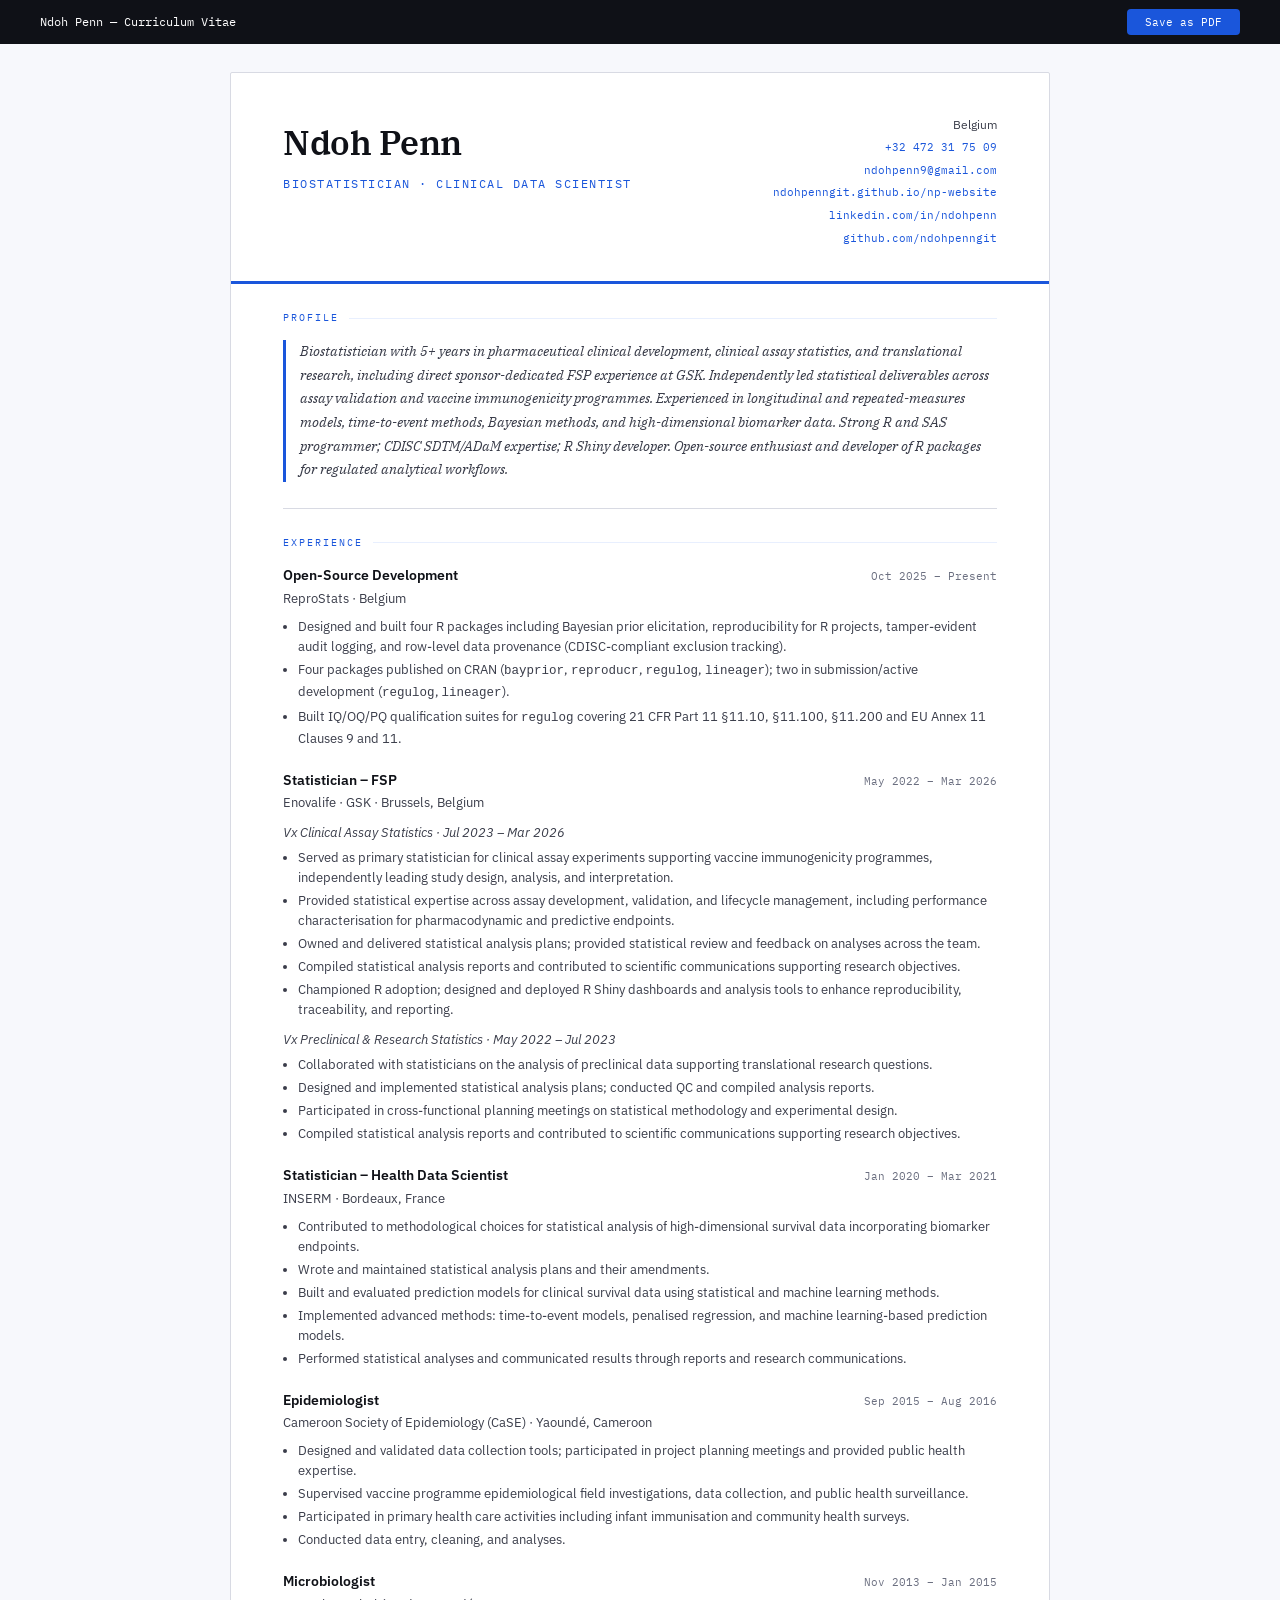
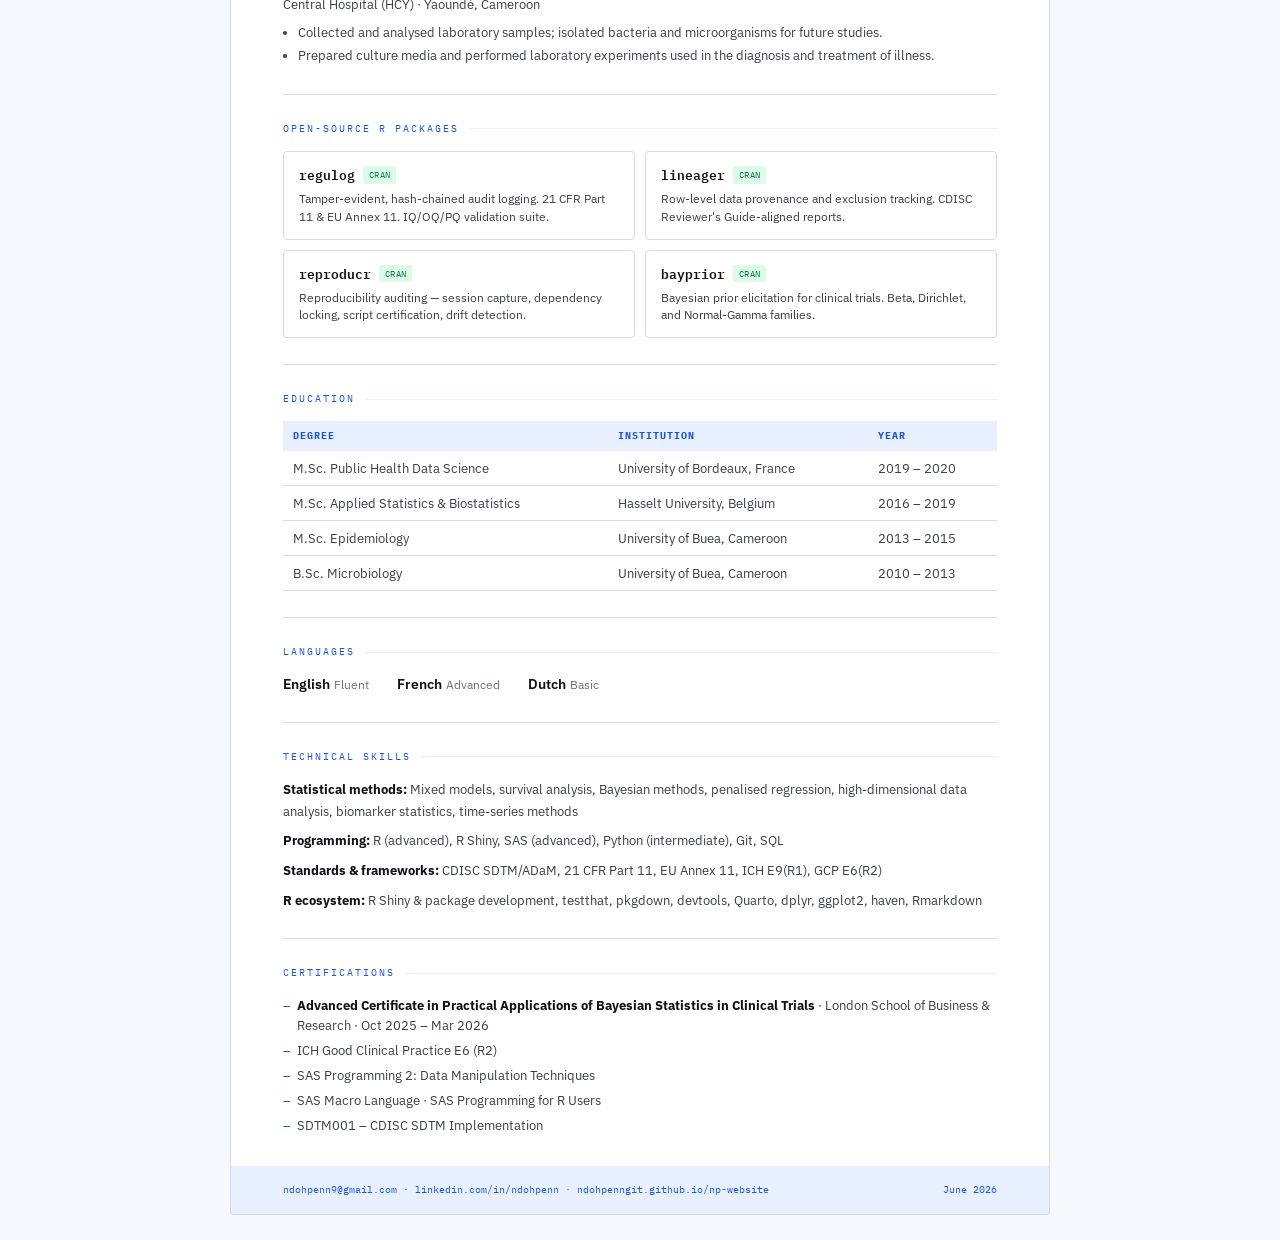
==== cv-ndoh-penn.html @ be04adbb "chore: update cran documentation" ====
<!DOCTYPE html>
<html lang="en">
<head>
<meta charset="UTF-8"/>
<meta name="viewport" content="width=device-width, initial-scale=1.0"/>
<title>Ndoh Penn — CV</title>
<link rel="preconnect" href="https://fonts.googleapis.com"/>
<link href="https://fonts.googleapis.com/css2?family=IBM+Plex+Mono:wght@400;600&family=IBM+Plex+Sans:wght@300;400;500;600&family=IBM+Plex+Serif:ital,wght@0,400;0,600;1,400&display=swap" rel="stylesheet"/>
<style>
  *, *::before, *::after { box-sizing: border-box; margin: 0; padding: 0; }
  :root {
    --accent:   #1a56db;
    --acc-lt:   #e8effe;
    --green:    #0e7a4f;
    --green-lt: #dcfce7;
    --ink:      #0f1117;
    --ink-mid:  #3a3d4a;
    --ink-soft: #6b6f80;
    --rule:     #d8dae3;
    --bg:       #f7f8fc;
    --mono: 'IBM Plex Mono', monospace;
    --sans: 'IBM Plex Sans', sans-serif;
    --serif: 'IBM Plex Serif', serif;
  }
  body { font-family: var(--sans); background: var(--bg); color: var(--ink); font-size: 13.5px; line-height: 1.6; }

  /* Print bar */
  .print-bar {
    background: var(--ink); color: #fff;
    padding: 9px 40px;
    display: flex; align-items: center; justify-content: space-between;
    font-family: var(--mono); font-size: 11.5px;
  }
  .print-bar button {
    background: var(--accent); color: #fff; border: none;
    padding: 6px 18px; border-radius: 4px;
    font-family: var(--mono); font-size: 11px; cursor: pointer;
  }
  .print-bar button:hover { background: #1040a8; }

  /* Page */
  .page {
    max-width: 820px; margin: 28px auto;
    background: #fff; border: 1px solid var(--rule);
    border-radius: 2px; overflow: hidden;
  }

  /* Header */
  .cv-header {
    padding: 42px 52px 34px;
    border-bottom: 3px solid var(--accent);
    display: grid; grid-template-columns: 1fr auto; gap: 24px; align-items: start;
  }
  .cv-name { font-family: var(--serif); font-size: 34px; font-weight: 600; letter-spacing: -0.5px; }
  .cv-title {
    font-family: var(--mono); font-size: 11.5px; color: var(--accent);
    letter-spacing: 1.5px; text-transform: uppercase; margin-top: 6px;
  }
  .cv-meta { display: flex; flex-direction: column; gap: 5px; align-items: flex-end; font-size: 12px; color: var(--ink-mid); }
  .cv-meta a { color: var(--accent); text-decoration: none; font-family: var(--mono); font-size: 11px; }

  /* Body */
  .cv-body { padding: 0 52px; }

  /* Section */
  .section { padding: 26px 0; border-bottom: 1px solid var(--rule); }
  .section:last-child { border-bottom: none; }
  .sec-label {
    font-family: var(--mono); font-size: 10px; letter-spacing: 2px;
    text-transform: uppercase; color: var(--accent);
    margin-bottom: 14px;
    display: flex; align-items: center; gap: 10px;
  }
  .sec-label::after { content: ''; flex: 1; height: 1px; background: var(--acc-lt); }

  /* Profile */
  .profile {
    font-family: var(--serif); font-style: italic;
    font-size: 13.5px; color: var(--ink-mid); line-height: 1.75;
    border-left: 3px solid var(--accent); padding-left: 14px;
  }

  /* Entry */
  .entry { margin-bottom: 22px; }
  .entry:last-child { margin-bottom: 0; }
  .entry-top { display: grid; grid-template-columns: 1fr auto; gap: 8px; align-items: baseline; margin-bottom: 1px; }
  .entry-role { font-weight: 600; font-size: 13.5px; }
  .entry-dates { font-family: var(--mono); font-size: 10.5px; color: var(--ink-soft); white-space: nowrap; }
  .entry-org { font-size: 12.5px; color: var(--ink-mid); margin-bottom: 8px; }
  .entry-sub { font-style: italic; font-size: 12.5px; color: var(--ink-mid); margin: 10px 0 5px; }
  .entry ul { padding-left: 15px; }
  .entry li { font-size: 12.5px; color: var(--ink-mid); margin-bottom: 3px; line-height: 1.6; }

  /* Packages grid */
  .pkg-grid { display: grid; grid-template-columns: 1fr 1fr; gap: 10px; }
  .pkg-card {
    border: 1px solid var(--rule); border-radius: 4px;
    padding: 13px 15px; text-decoration: none; color: inherit; display: block;
  }
  .pkg-header { display: flex; align-items: center; gap: 8px; margin-bottom: 5px; }
  .pkg-name { font-family: var(--mono); font-weight: 600; font-size: 12.5px; color: var(--ink); }
  .pkg-badge {
    font-family: var(--mono); font-size: 8.5px; text-transform: uppercase;
    letter-spacing: 0.3px; padding: 2px 6px; border-radius: 2px;
  }
  .badge-cran    { background: var(--green-lt); color: var(--green); }
  .badge-pending { background: #fef9c3; color: #854d0e; }
  .badge-dev     { background: var(--acc-lt); color: var(--accent); }
  .pkg-desc { font-size: 11.5px; color: var(--ink-mid); line-height: 1.55; margin: 0; }

  /* Table */
  table { width: 100%; border-collapse: collapse; font-size: 12.5px; }
  thead tr { background: var(--acc-lt); }
  th { font-family: var(--mono); font-size: 10px; letter-spacing: 1px; text-transform: uppercase;
       color: var(--accent); padding: 7px 10px; text-align: left; }
  td { padding: 7px 10px; color: var(--ink-mid); border-bottom: 1px solid var(--rule); }

  /* Lists */
  .plain-list { list-style: none; padding: 0; }
  .plain-list li { font-size: 12.5px; color: var(--ink-mid); margin-bottom: 5px; padding-left: 14px; position: relative; }
  .plain-list li::before { content: '–'; position: absolute; left: 0; color: var(--accent); }
  .plain-list li strong { color: var(--ink); }

  /* Skills */
  .skills-block { font-size: 12.5px; color: var(--ink-mid); line-height: 1.75; }
  .skills-block strong { color: var(--ink); }

  /* Languages */
  .lang-row { display: flex; gap: 28px; flex-wrap: wrap; }
  .lang-item strong { color: var(--ink); font-weight: 600; }
  .lang-item span { color: var(--ink-soft); margin-left: 4px; font-size: 12px; }

  /* Footer */
  .cv-footer {
    padding: 16px 52px; background: var(--acc-lt);
    font-family: var(--mono); font-size: 10px; color: var(--accent);
    display: flex; justify-content: space-between; align-items: center;
  }

  /* Print */
  @page { margin: 1.2cm 1.4cm; size: A4; }
  @media print {
    .print-bar { display: none; }
    body { background: #fff; font-size: 10.5px; }
    .page { max-width: 100%; margin: 0; border: none; box-shadow: none; }
    .cv-header, .cv-body { padding-left: 32px; padding-right: 32px; }
    .cv-header { padding-top: 18px; padding-bottom: 16px; }
    .cv-name { font-size: 28px; }
    .cv-title { white-space: nowrap; letter-spacing: 0.8px; font-size: 10.5px; }
    .profile { font-size: 11.5px; }
    .section { padding: 12px 0; }
    .entry { page-break-inside: avoid; margin-bottom: 14px; }
    .entry-role { font-size: 11.5px; }
    .entry li, .entry-org, .entry-sub, .plain-list li, .pkg-desc, td { font-size: 11px; }
    .pkg-grid { page-break-inside: avoid; grid-template-columns: 1fr 1fr; }
    .pkg-card { padding: 9px 11px; }
    .skills-block { font-size: 11px; }
    .plain-list { page-break-inside: avoid; }
    .sec-label { margin-bottom: 10px; }
    a { color: inherit; text-decoration: none; }
    .cv-footer { padding: 10px 32px; font-size: 9px; white-space: nowrap; }
  }
</style>
</head>
<body>

<div class="print-bar">
  <span>Ndoh Penn — Curriculum Vitae</span>
  <button onclick="window.print()">Save as PDF</button>
</div>

<div class="page">

  <div class="cv-header">
    <div>
      <div class="cv-name">Ndoh Penn</div>
      <div class="cv-title">Biostatistician · Clinical Data Scientist</div>
    </div>
    <div class="cv-meta">
      <span>Belgium</span>
      <a href="tel:+32472317509">+32 472 31 75 09</a>
      <a href="mailto:ndohpenn9@gmail.com">ndohpenn9@gmail.com</a>
      <a href="https://ndohpenngit.github.io/np-website/">ndohpenngit.github.io/np-website</a>
      <a href="https://linkedin.com/in/ndohpenn">linkedin.com/in/ndohpenn</a>
      <a href="https://github.com/ndohpenngit">github.com/ndohpenngit</a>
    </div>
  </div>

  <div class="cv-body">

    <!-- Profile -->
    <div class="section">
      <div class="sec-label">Profile</div>
      <p class="profile">
        Biostatistician with 5+ years in pharmaceutical clinical development, clinical assay statistics,
        and translational research, including direct sponsor-dedicated FSP experience at GSK. Independently
        led statistical deliverables across assay validation and vaccine immunogenicity programmes.
        Experienced in longitudinal and repeated-measures models, time-to-event methods, Bayesian methods,
        and high-dimensional biomarker data. Strong R and SAS programmer; CDISC SDTM/ADaM expertise;
        R Shiny developer. Open-source enthusiast and developer of R packages for regulated analytical workflows.
      </p>
    </div>

    <!-- Experience -->
    <div class="section">
      <div class="sec-label">Experience</div>

      <div class="entry">
        <div class="entry-top">
          <div class="entry-role">Open-Source Development</div>
          <div class="entry-dates">Oct 2025 – Present</div>
        </div>
        <div class="entry-org">ReproStats · Belgium</div>
        <ul>
          <li>Designed and built four R packages including Bayesian prior elicitation, reproducibility for R projects, tamper-evident audit logging, and row-level data provenance (CDISC-compliant exclusion tracking).</li>
          <li>Four packages published on CRAN (<code>bayprior</code>, <code>reproducr</code>, <code>regulog</code>, <code>lineager</code>); two in submission/active development (<code>regulog</code>, <code>lineager</code>).</li>
          <li>Built IQ/OQ/PQ qualification suites for <code>regulog</code> covering 21 CFR Part 11 §11.10, §11.100, §11.200 and EU Annex 11 Clauses 9 and 11.</li>
        </ul>
      </div>

      <div class="entry">
        <div class="entry-top">
          <div class="entry-role">Statistician – FSP</div>
          <div class="entry-dates">May 2022 – Mar 2026</div>
        </div>
        <div class="entry-org">Enovalife · GSK · Brussels, Belgium</div>
        <p class="entry-sub">Vx Clinical Assay Statistics · Jul 2023 – Mar 2026</p>
        <ul>
          <li>Served as primary statistician for clinical assay experiments supporting vaccine immunogenicity programmes, independently leading study design, analysis, and interpretation.</li>
          <li>Provided statistical expertise across assay development, validation, and lifecycle management, including performance characterisation for pharmacodynamic and predictive endpoints.</li>
          <li>Owned and delivered statistical analysis plans; provided statistical review and feedback on analyses across the team.</li>
          <li>Compiled statistical analysis reports and contributed to scientific communications supporting research objectives.
          </li>
          <li>Championed R adoption; designed and deployed R Shiny dashboards and analysis tools to enhance reproducibility, traceability, and reporting.</li>
        </ul>
        <p class="entry-sub">Vx Preclinical &amp; Research Statistics · May 2022 – Jul 2023</p>
        <ul>
          <li>Collaborated with statisticians on the analysis of preclinical data supporting translational research questions.</li>
          <li>Designed and implemented statistical analysis plans; conducted QC and compiled analysis reports.</li>
          <li>Participated in cross-functional planning meetings on statistical methodology and experimental design.</li>
          <li>Compiled statistical analysis reports and contributed to scientific communications supporting research objectives.</li>
        </ul>
      </div>

      <div class="entry">
        <div class="entry-top">
          <div class="entry-role">Statistician – Health Data Scientist</div>
          <div class="entry-dates">Jan 2020 – Mar 2021</div>
        </div>
        <div class="entry-org">INSERM · Bordeaux, France</div>
        <ul>
          <li>Contributed to methodological choices for statistical analysis of high-dimensional survival data incorporating biomarker endpoints.</li>
          <li>Wrote and maintained statistical analysis plans and their amendments.</li>
          <li>Built and evaluated prediction models for clinical survival data using statistical and machine learning methods.</li>
          <li>Implemented advanced methods: time-to-event models, penalised regression, and machine learning-based prediction models.</li>
          <li>Performed statistical analyses and communicated results through reports and research communications.</li>
        </ul>
      </div>

      <div class="entry">
        <div class="entry-top">
          <div class="entry-role">Epidemiologist</div>
          <div class="entry-dates">Sep 2015 – Aug 2016</div>
        </div>
        <div class="entry-org">Cameroon Society of Epidemiology (CaSE) · Yaoundé, Cameroon</div>
        <ul>
          <li>Designed and validated data collection tools; participated in project planning meetings and provided public health expertise.</li>
          <li>Supervised vaccine programme epidemiological field investigations, data collection, and public health surveillance.</li>
          <li>Participated in primary health care activities including infant immunisation and community health surveys.</li>
          <li>Conducted data entry, cleaning, and analyses.</li>
        </ul>
      </div>

      <div class="entry">
        <div class="entry-top">
          <div class="entry-role">Microbiologist</div>
          <div class="entry-dates">Nov 2013 – Jan 2015</div>
        </div>
        <div class="entry-org">Central Hospital (HCY) · Yaoundé, Cameroon</div>
        <ul>
          <li>Collected and analysed laboratory samples; isolated bacteria and microorganisms for future studies.</li>
          <li>Prepared culture media and performed laboratory experiments used in the diagnosis and treatment of illness.</li>
        </ul>
      </div>
    </div>

    <!-- Packages -->
    <div class="section">
      <div class="sec-label">Open-Source R Packages</div>
      <div class="pkg-grid">
        <a class="pkg-card" href="https://reprostats.org/regulog/" target="_blank">
          <div class="pkg-header">
            <span class="pkg-name">regulog</span>
            <span class="pkg-badge badge-cran">CRAN</span>
          </div>
          <p class="pkg-desc">Tamper-evident, hash-chained audit logging. 21 CFR Part 11 &amp; EU Annex 11. IQ/OQ/PQ validation suite.</p>
        </a>
        <a class="pkg-card" href="https://reprostats.org/lineager/" target="_blank">
          <div class="pkg-header">
            <span class="pkg-name">lineager</span>
            <span class="pkg-badge badge-cran">CRAN</span>
          </div>
          <p class="pkg-desc">Row-level data provenance and exclusion tracking. CDISC Reviewer's Guide-aligned reports.</p>
        </a>
        <a class="pkg-card" href="https://cran.r-project.org/package=reproducr" target="_blank">
          <div class="pkg-header">
            <span class="pkg-name">reproducr</span>
            <span class="pkg-badge badge-cran">CRAN</span>
          </div>
          <p class="pkg-desc">Reproducibility auditing — session capture, dependency locking, script certification, drift detection.</p>
        </a>
        <a class="pkg-card" href="https://cran.r-project.org/package=bayprior" target="_blank">
          <div class="pkg-header">
            <span class="pkg-name">bayprior</span>
            <span class="pkg-badge badge-cran">CRAN</span>
          </div>
          <p class="pkg-desc">Bayesian prior elicitation for clinical trials. Beta, Dirichlet, and Normal-Gamma families.</p>
        </a>
      </div>
    </div>

    <!-- Education -->
    <div class="section">
      <div class="sec-label">Education</div>
      <table>
        <thead><tr><th>Degree</th><th>Institution</th><th>Year</th></tr></thead>
        <tbody>
          <tr><td>M.Sc. Public Health Data Science</td><td>University of Bordeaux, France</td><td>2019 – 2020</td></tr>
          <tr><td>M.Sc. Applied Statistics &amp; Biostatistics</td><td>Hasselt University, Belgium</td><td>2016 – 2019</td></tr>
          <tr><td>M.Sc. Epidemiology</td><td>University of Buea, Cameroon</td><td>2013 – 2015</td></tr>
          <tr><td>B.Sc. Microbiology</td><td>University of Buea, Cameroon</td><td>2010 – 2013</td></tr>
        </tbody>
      </table>
    </div>

    <!-- Languages -->
    <div class="section">
      <div class="sec-label">Languages</div>
      <div class="lang-row">
        <div class="lang-item"><strong>English</strong><span>Fluent</span></div>
        <div class="lang-item"><strong>French</strong><span>Advanced</span></div>
        <div class="lang-item"><strong>Dutch</strong><span>Basic</span></div>
      </div>
    </div>

    <!-- Technical Skills -->
    <div class="section">
      <div class="sec-label">Technical Skills</div>
      <div class="skills-block">
        <p><strong>Statistical methods:</strong> Mixed models, survival analysis, Bayesian methods, penalised regression, high-dimensional data analysis, biomarker statistics, time-series methods</p>
        <p style="margin-top:8px"><strong>Programming:</strong> R (advanced), R Shiny, SAS (advanced), Python (intermediate), Git, SQL</p>
        <p style="margin-top:8px"><strong>Standards &amp; frameworks:</strong> CDISC SDTM/ADaM, 21 CFR Part 11, EU Annex 11, ICH E9(R1), GCP E6(R2)</p>
        <p style="margin-top:8px"><strong>R ecosystem:</strong> R Shiny &amp; package development, testthat, pkgdown, devtools, Quarto, dplyr, ggplot2, haven, Rmarkdown</p>
      </div>
    </div>

    <!-- Certifications -->
    <div class="section">
      <div class="sec-label">Certifications</div>
      <ul class="plain-list">
        <li><strong>Advanced Certificate in Practical Applications of Bayesian Statistics in Clinical Trials</strong> · London School of Business &amp; Research · Oct 2025 – Mar 2026</li>
        <li>ICH Good Clinical Practice E6 (R2)</li>
        <li>SAS Programming 2: Data Manipulation Techniques</li>
        <li>SAS Macro Language · SAS Programming for R Users</li>
        <li>SDTM001 – CDISC SDTM Implementation</li>
      </ul>
    </div>

  </div><!-- /cv-body -->

  <div class="cv-footer">
    <span>ndohpenn9@gmail.com · linkedin.com/in/ndohpenn · ndohpenngit.github.io/np-website</span>
    <span>June 2026</span>
  </div>

</div><!-- /page -->
</body>
</html>
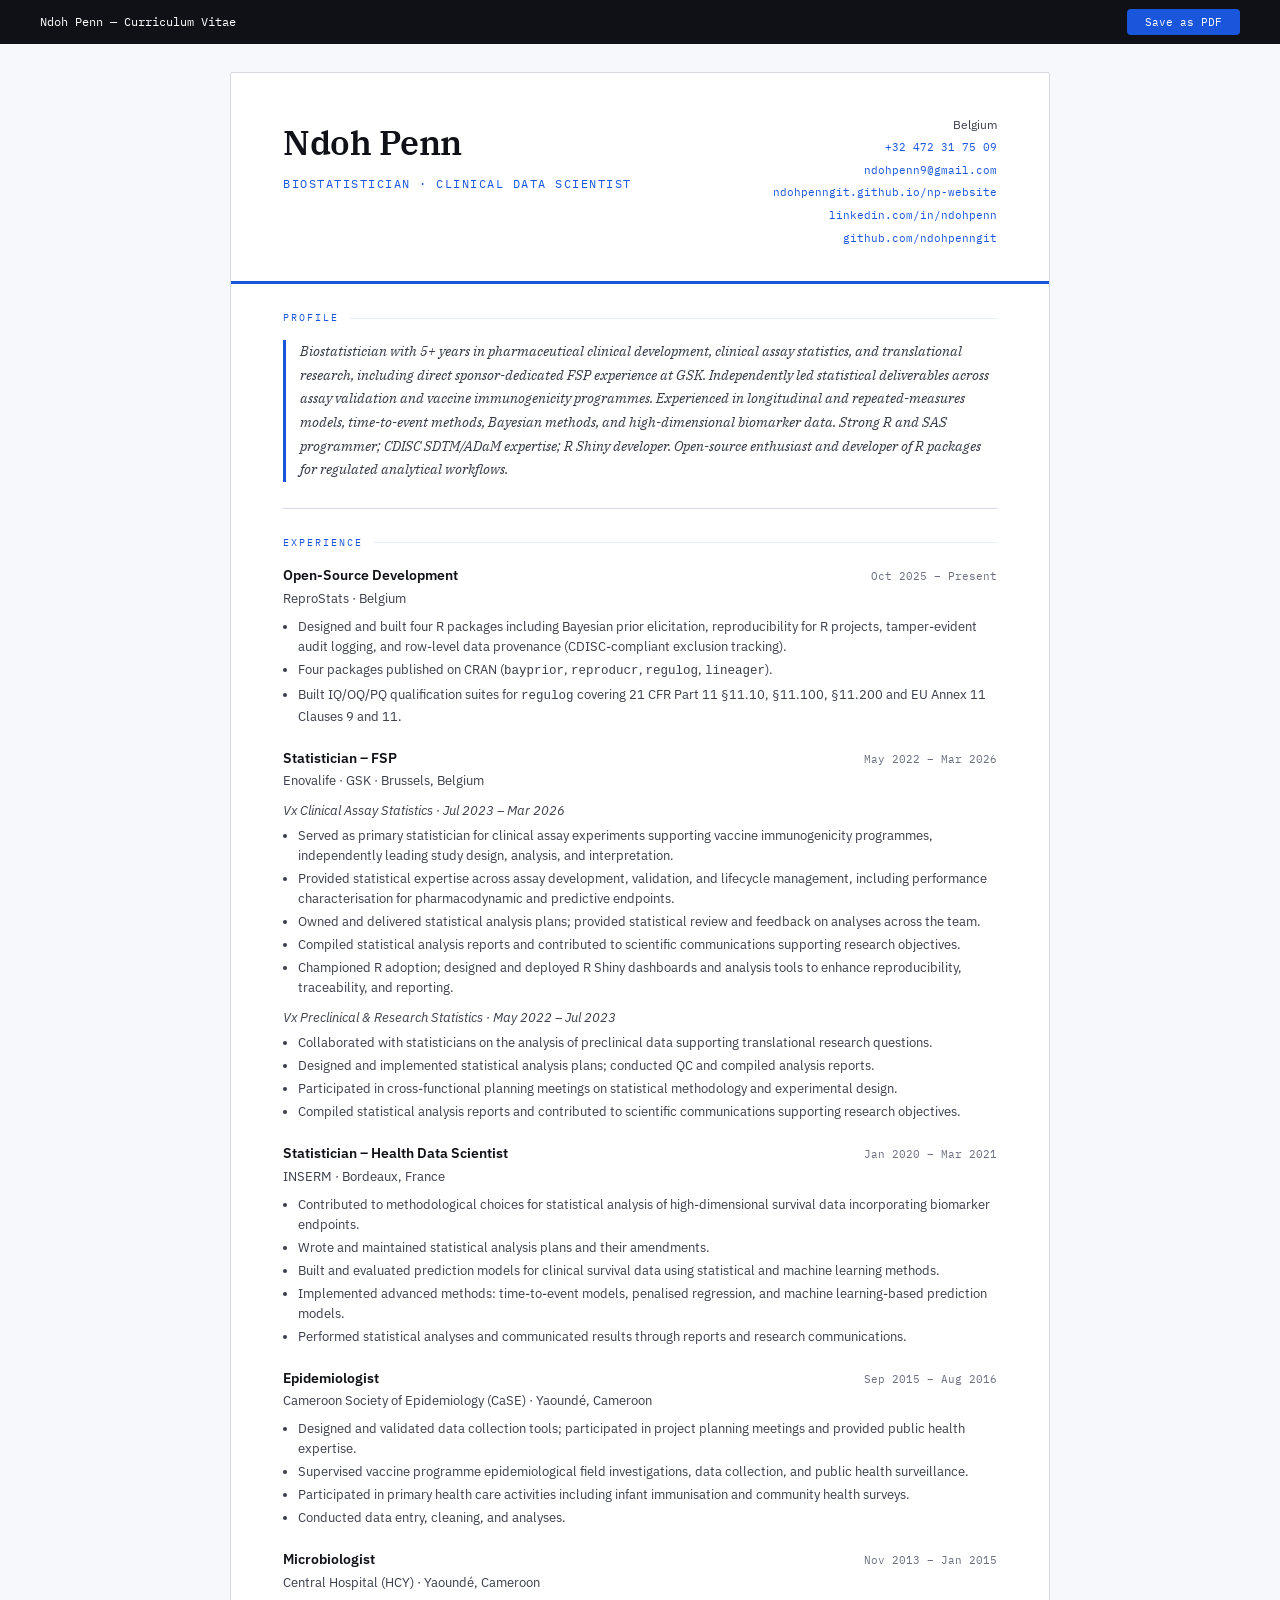
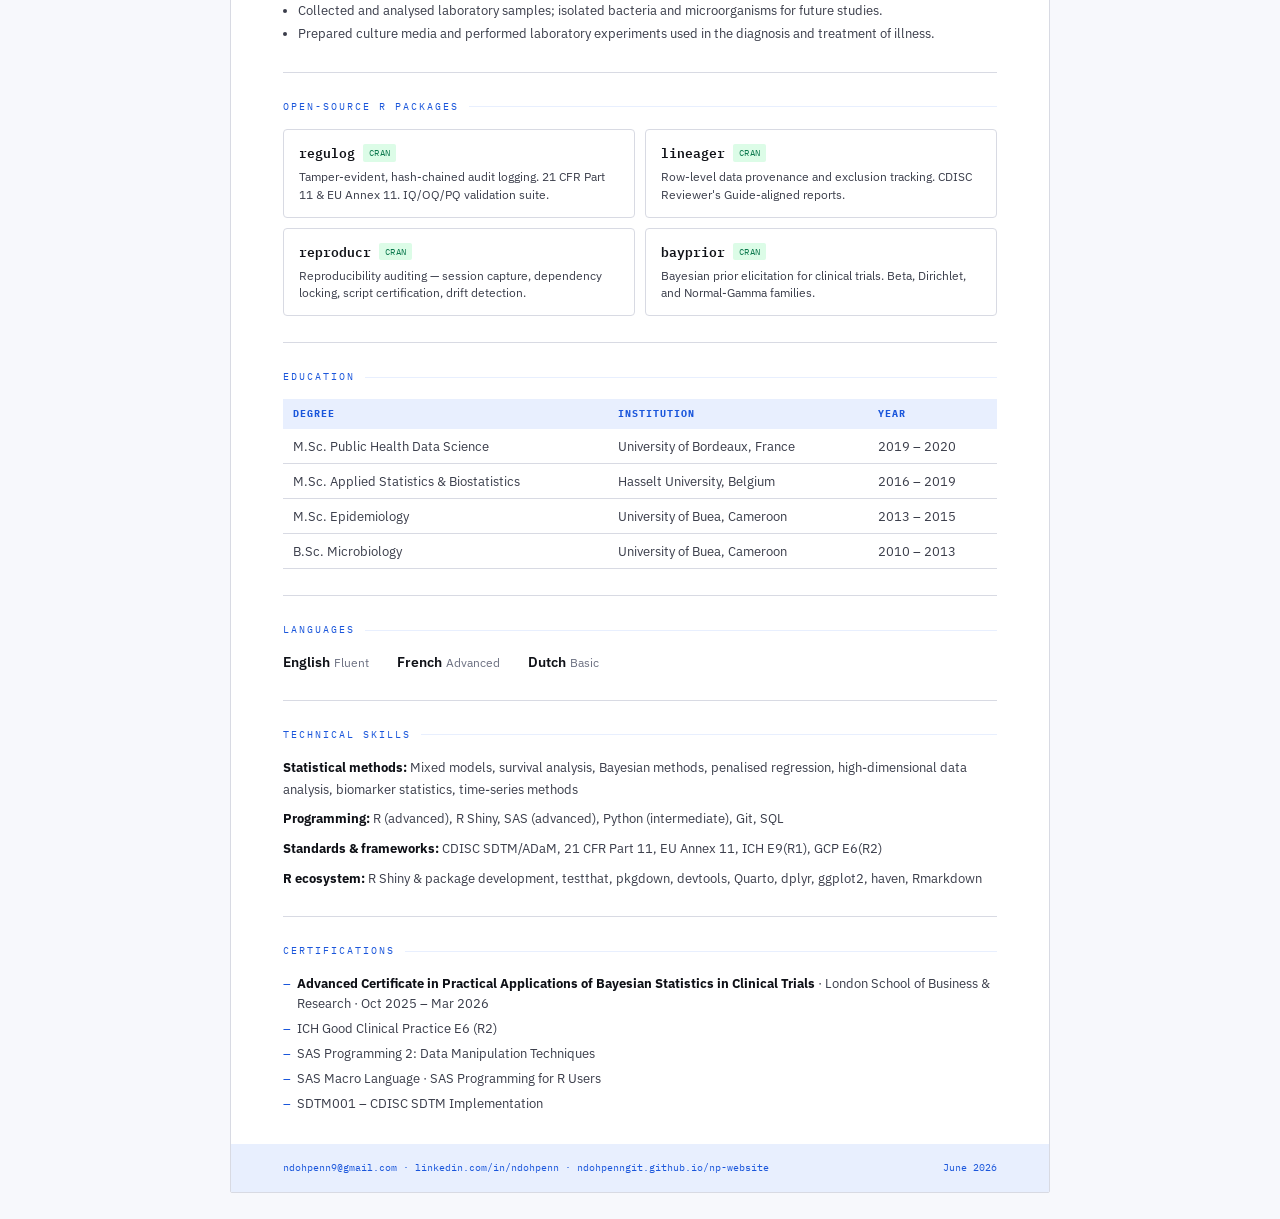
==== commit 89afeefa: "Update CRAN package publication status" ====
--- a/cv-ndoh-penn.html
+++ b/cv-ndoh-penn.html
@@ -213,7 +213,7 @@
         <div class="entry-org">ReproStats · Belgium</div>
         <ul>
           <li>Designed and built four R packages including Bayesian prior elicitation, reproducibility for R projects, tamper-evident audit logging, and row-level data provenance (CDISC-compliant exclusion tracking).</li>
-          <li>Four packages published on CRAN (<code>bayprior</code>, <code>reproducr</code>, <code>regulog</code>, <code>lineager</code>); two in submission/active development (<code>regulog</code>, <code>lineager</code>).</li>
+          <li>Four packages published on CRAN (<code>bayprior</code>, <code>reproducr</code>, <code>regulog</code>, <code>lineager</code>).</li>
           <li>Built IQ/OQ/PQ qualification suites for <code>regulog</code> covering 21 CFR Part 11 §11.10, §11.100, §11.200 and EU Annex 11 Clauses 9 and 11.</li>
         </ul>
       </div>
@@ -375,4 +375,4 @@
 
 </div><!-- /page -->
 </body>
-</html>+</html>
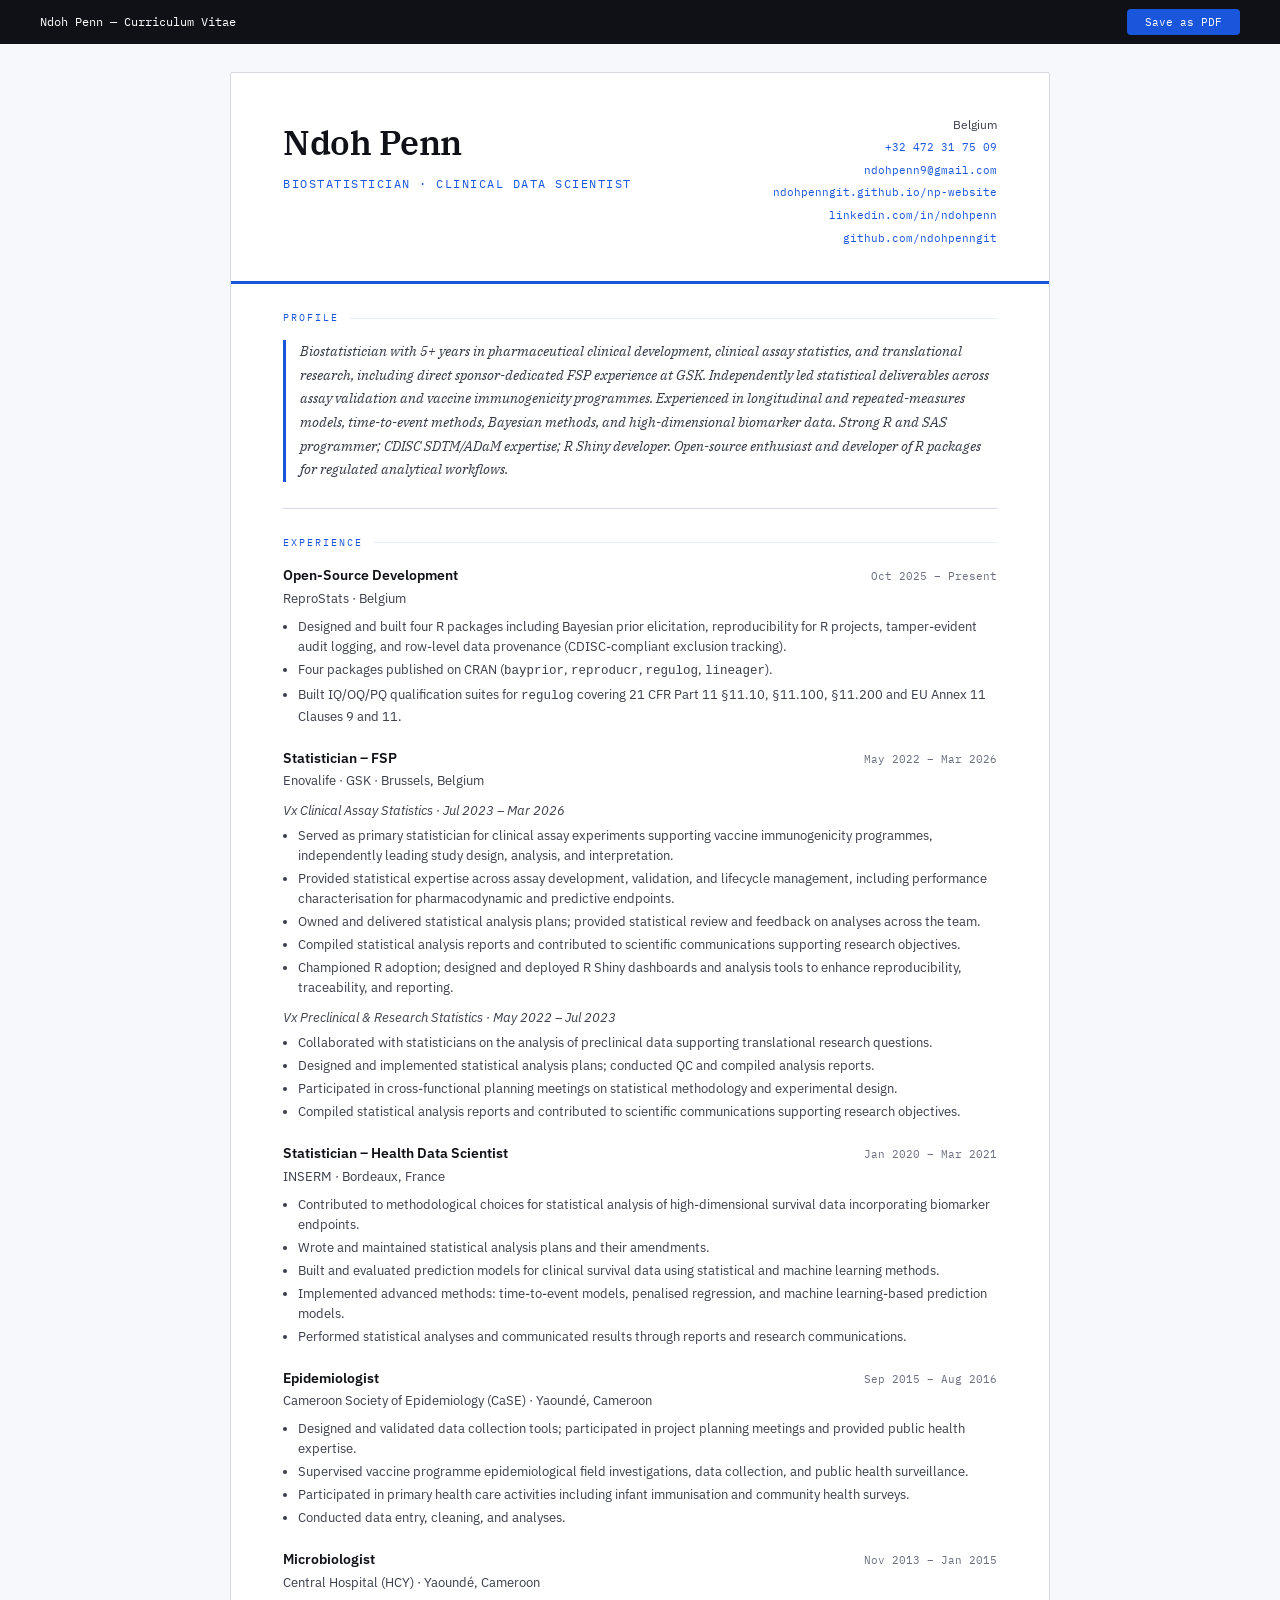
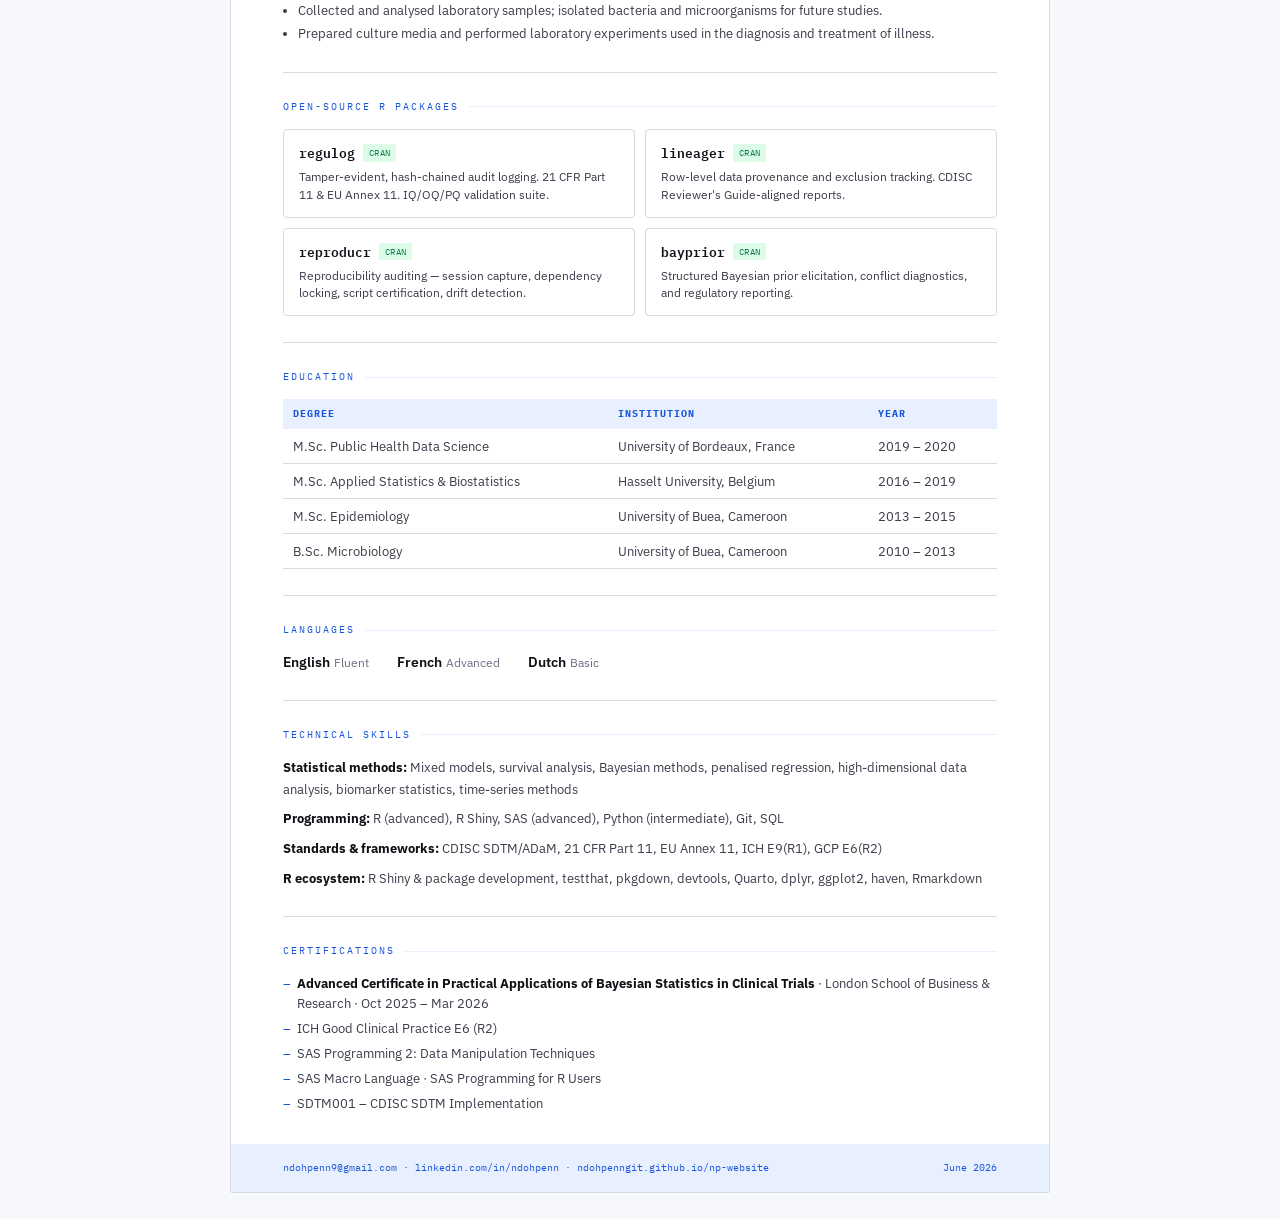
==== commit f9f908b1: "Update package description for bayprior" ====
--- a/cv-ndoh-penn.html
+++ b/cv-ndoh-penn.html
@@ -314,7 +314,7 @@
             <span class="pkg-name">bayprior</span>
             <span class="pkg-badge badge-cran">CRAN</span>
           </div>
-          <p class="pkg-desc">Bayesian prior elicitation for clinical trials. Beta, Dirichlet, and Normal-Gamma families.</p>
+          <p class="pkg-desc">Structured Bayesian prior elicitation, conflict diagnostics, and regulatory reporting.</p>
         </a>
       </div>
     </div>
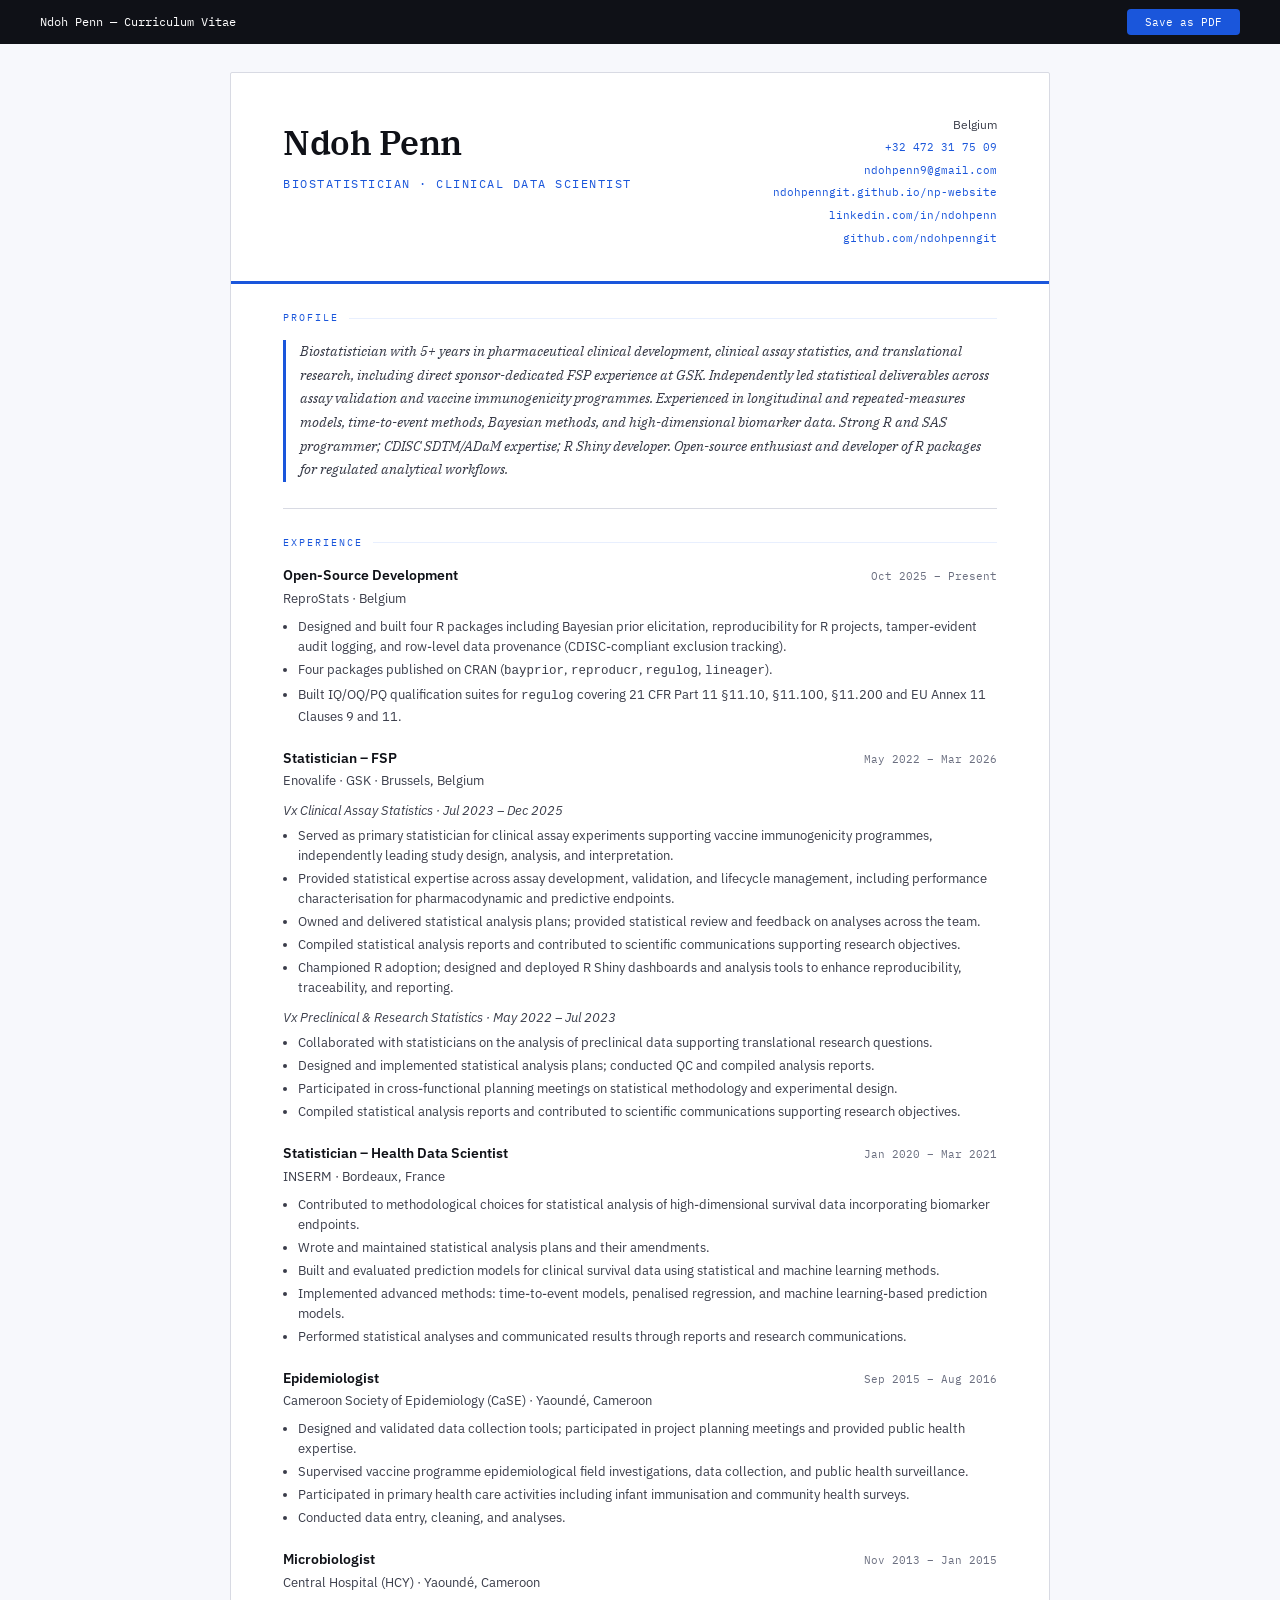
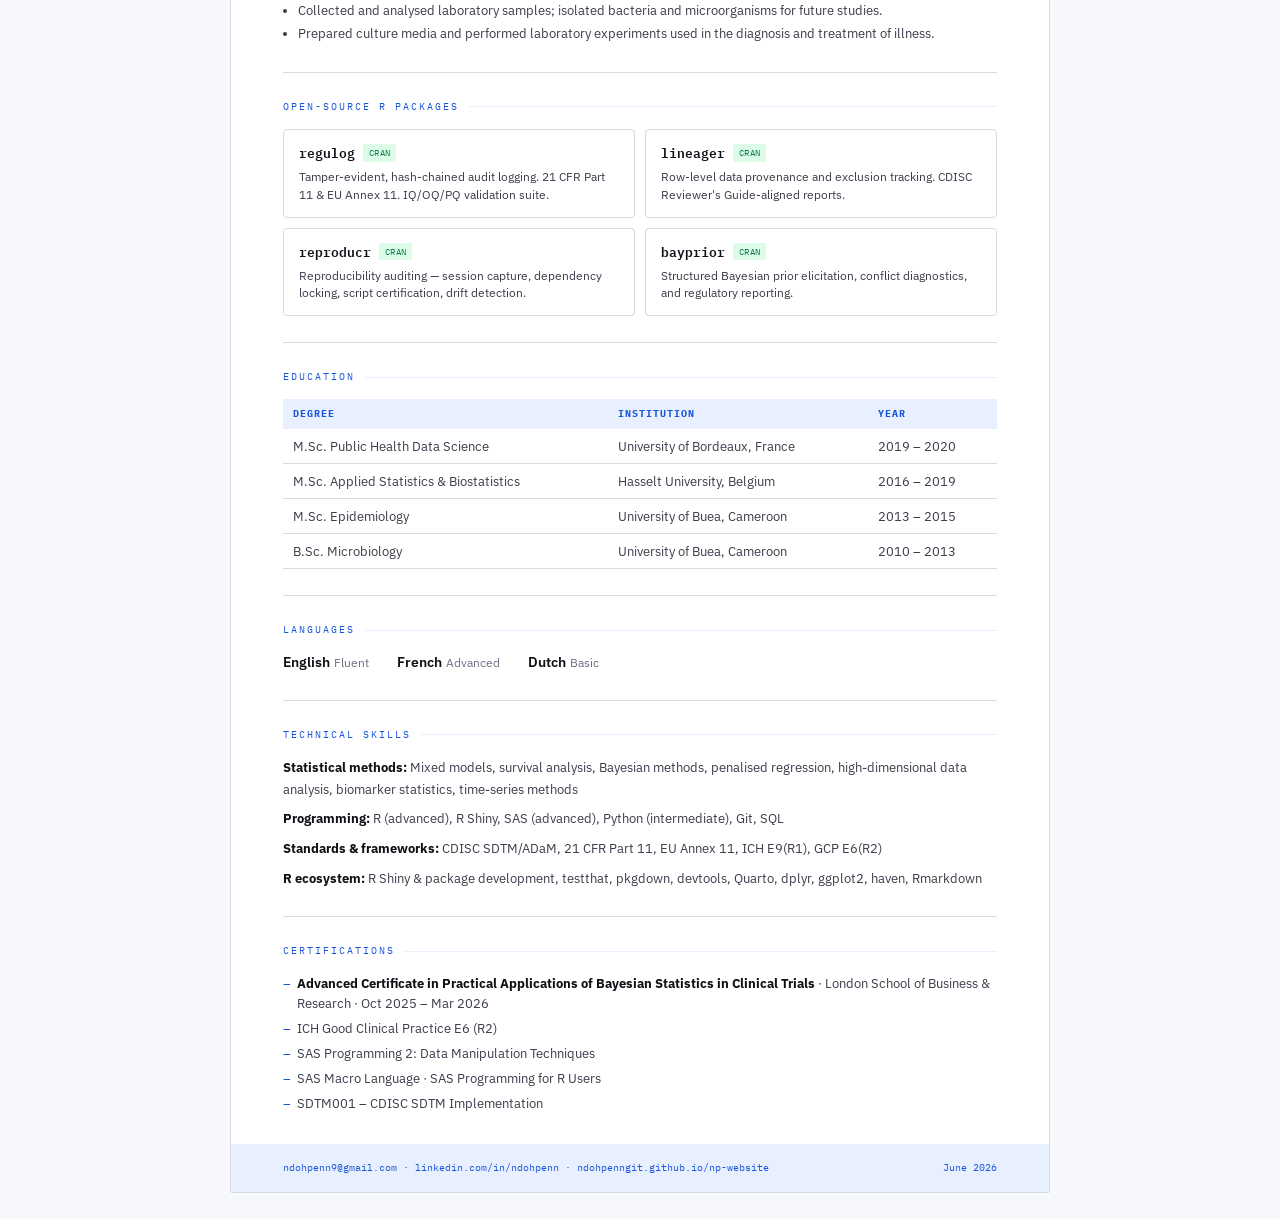
==== commit 49e5c2b7: "Change Vx Clinical Assay Statistics end date Updated the end date for the Vx Clinical Assay Statisti" ====
--- a/cv-ndoh-penn.html
+++ b/cv-ndoh-penn.html
@@ -224,7 +224,7 @@
           <div class="entry-dates">May 2022 – Mar 2026</div>
         </div>
         <div class="entry-org">Enovalife · GSK · Brussels, Belgium</div>
-        <p class="entry-sub">Vx Clinical Assay Statistics · Jul 2023 – Mar 2026</p>
+        <p class="entry-sub">Vx Clinical Assay Statistics · Jul 2023 – Dec 2025</p>
         <ul>
           <li>Served as primary statistician for clinical assay experiments supporting vaccine immunogenicity programmes, independently leading study design, analysis, and interpretation.</li>
           <li>Provided statistical expertise across assay development, validation, and lifecycle management, including performance characterisation for pharmacodynamic and predictive endpoints.</li>
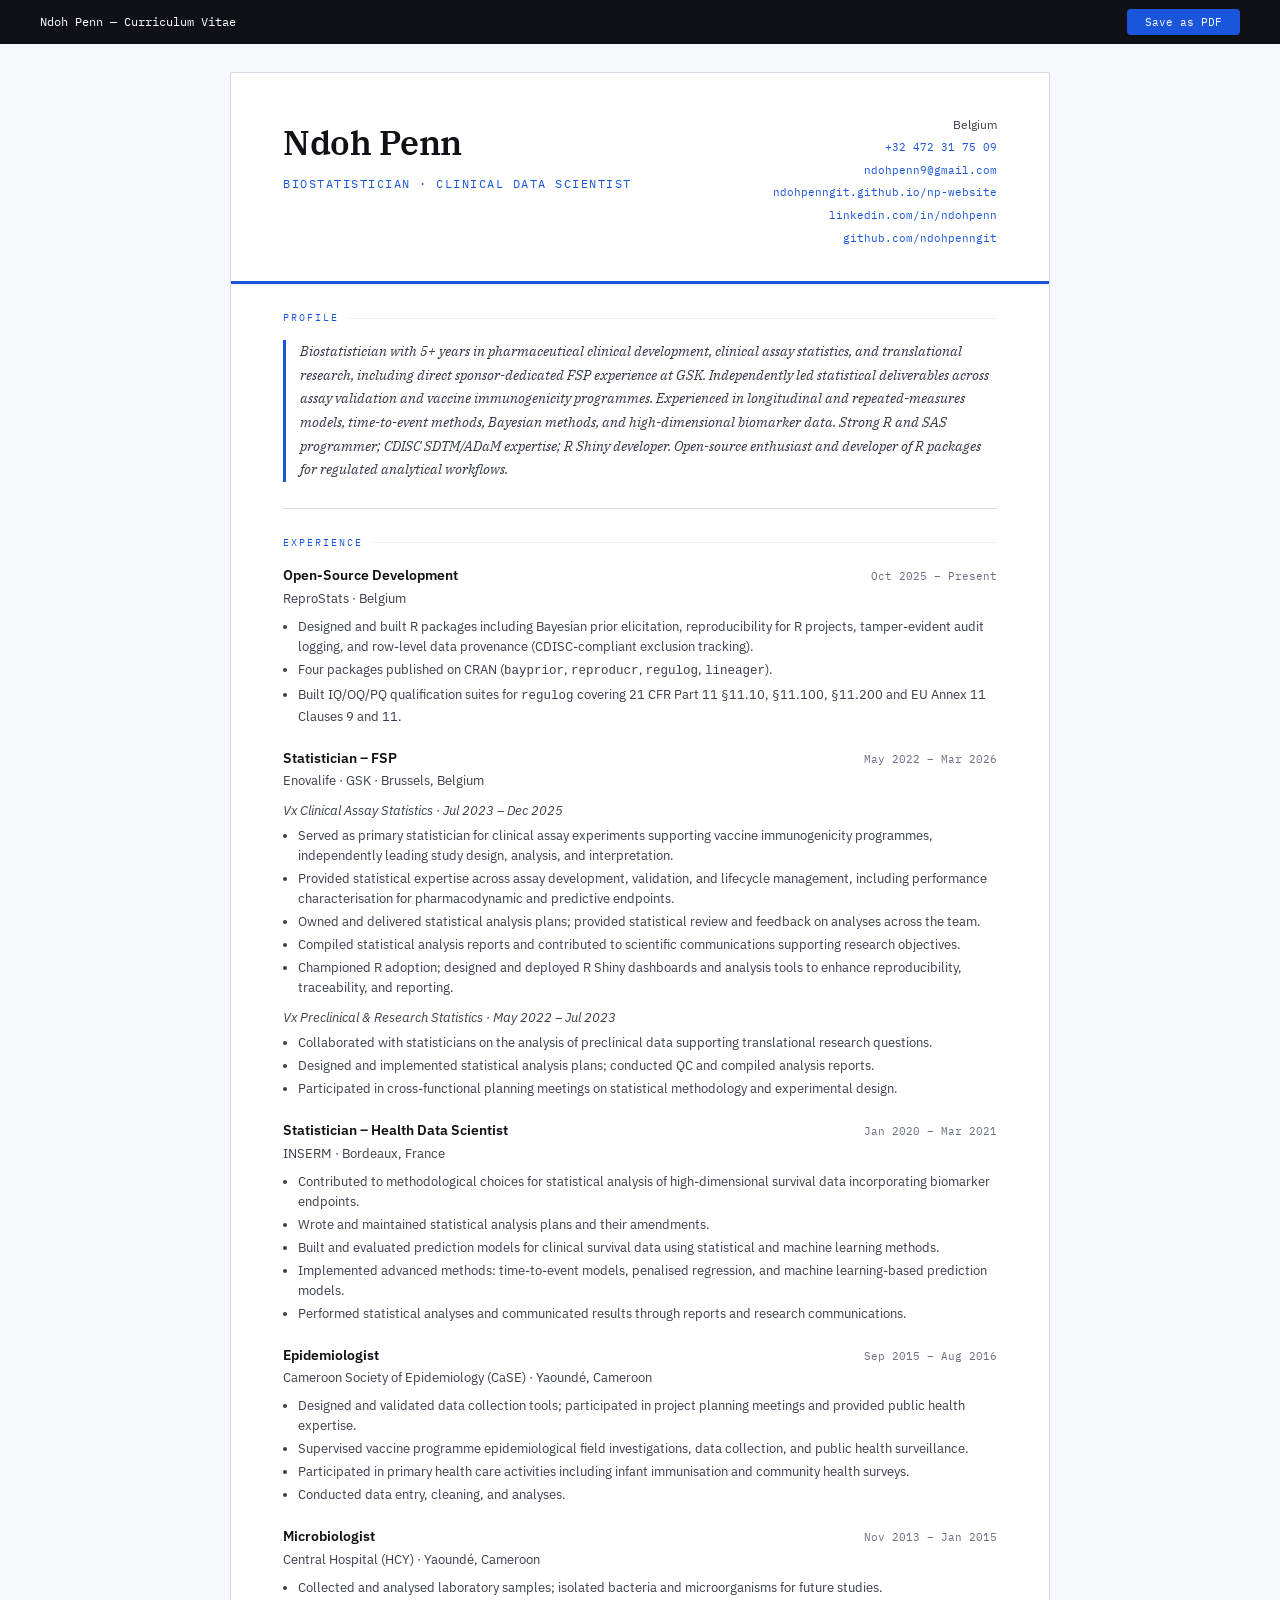
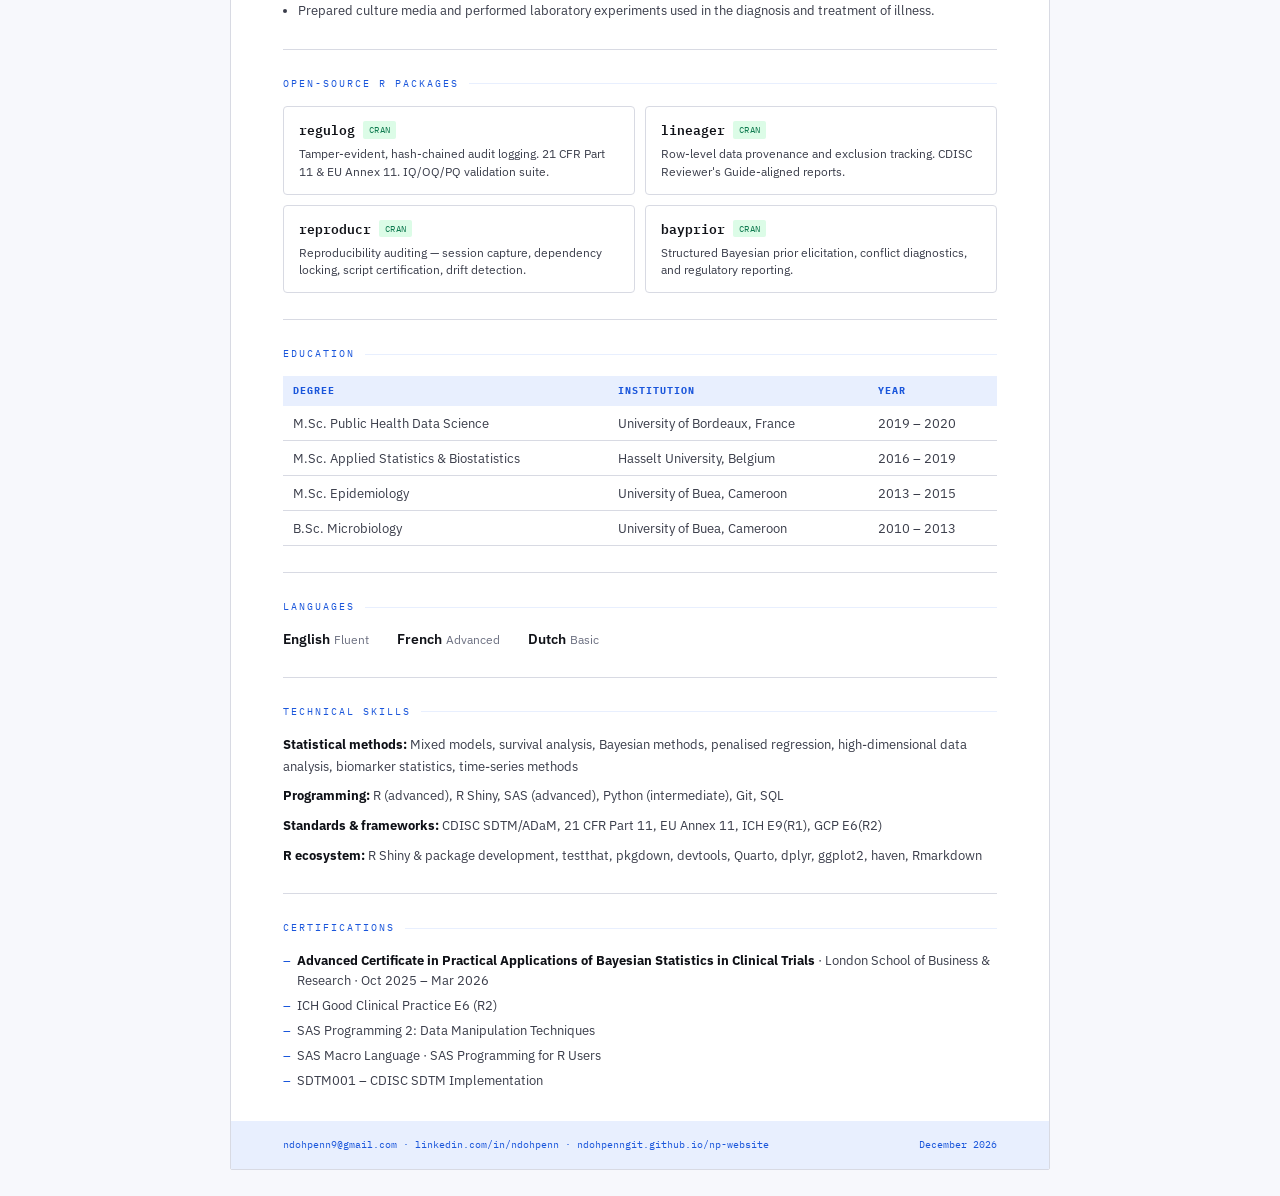
==== commit a55cb4cf: "Fix duplicate bullet, automate CV footer date, fix PDF download button" ====
--- a/cv-ndoh-penn.html
+++ b/cv-ndoh-penn.html
@@ -3,7 +3,7 @@
 <head>
 <meta charset="UTF-8"/>
 <meta name="viewport" content="width=device-width, initial-scale=1.0"/>
-<title>Ndoh Penn — CV</title>
+<title>Ndoh Penn - CV</title>
 <link rel="preconnect" href="https://fonts.googleapis.com"/>
 <link href="https://fonts.googleapis.com/css2?family=IBM+Plex+Mono:wght@400;600&family=IBM+Plex+Sans:wght@300;400;500;600&family=IBM+Plex+Serif:ital,wght@0,400;0,600;1,400&display=swap" rel="stylesheet"/>
 <style>
@@ -212,7 +212,7 @@
         </div>
         <div class="entry-org">ReproStats · Belgium</div>
         <ul>
-          <li>Designed and built four R packages including Bayesian prior elicitation, reproducibility for R projects, tamper-evident audit logging, and row-level data provenance (CDISC-compliant exclusion tracking).</li>
+          <li>Designed and built R packages including Bayesian prior elicitation, reproducibility for R projects, tamper-evident audit logging, and row-level data provenance (CDISC-compliant exclusion tracking).</li>
           <li>Four packages published on CRAN (<code>bayprior</code>, <code>reproducr</code>, <code>regulog</code>, <code>lineager</code>).</li>
           <li>Built IQ/OQ/PQ qualification suites for <code>regulog</code> covering 21 CFR Part 11 §11.10, §11.100, §11.200 and EU Annex 11 Clauses 9 and 11.</li>
         </ul>
@@ -229,8 +229,7 @@
           <li>Served as primary statistician for clinical assay experiments supporting vaccine immunogenicity programmes, independently leading study design, analysis, and interpretation.</li>
           <li>Provided statistical expertise across assay development, validation, and lifecycle management, including performance characterisation for pharmacodynamic and predictive endpoints.</li>
           <li>Owned and delivered statistical analysis plans; provided statistical review and feedback on analyses across the team.</li>
-          <li>Compiled statistical analysis reports and contributed to scientific communications supporting research objectives.
-          </li>
+          <li>Compiled statistical analysis reports and contributed to scientific communications supporting research objectives.</li>
           <li>Championed R adoption; designed and deployed R Shiny dashboards and analysis tools to enhance reproducibility, traceability, and reporting.</li>
         </ul>
         <p class="entry-sub">Vx Preclinical &amp; Research Statistics · May 2022 – Jul 2023</p>
@@ -238,7 +237,6 @@
           <li>Collaborated with statisticians on the analysis of preclinical data supporting translational research questions.</li>
           <li>Designed and implemented statistical analysis plans; conducted QC and compiled analysis reports.</li>
           <li>Participated in cross-functional planning meetings on statistical methodology and experimental design.</li>
-          <li>Compiled statistical analysis reports and contributed to scientific communications supporting research objectives.</li>
         </ul>
       </div>
 
@@ -370,9 +368,19 @@
 
   <div class="cv-footer">
     <span>ndohpenn9@gmail.com · linkedin.com/in/ndohpenn · ndohpenngit.github.io/np-website</span>
-    <span>June 2026</span>
+    <span id="cv-updated">Loading…</span>
   </div>
 
 </div><!-- /page -->
+
+<script>
+  (function () {
+    var months = ["January","February","March","April","May","June",
+                   "July","August","September","October","November","December"];
+    var d = new Date(document.lastModified);
+    document.getElementById('cv-updated').textContent = months[d.getMonth()] + " " + d.getFullYear();
+  })();
+</script>
+
 </body>
-</html>
+</html>
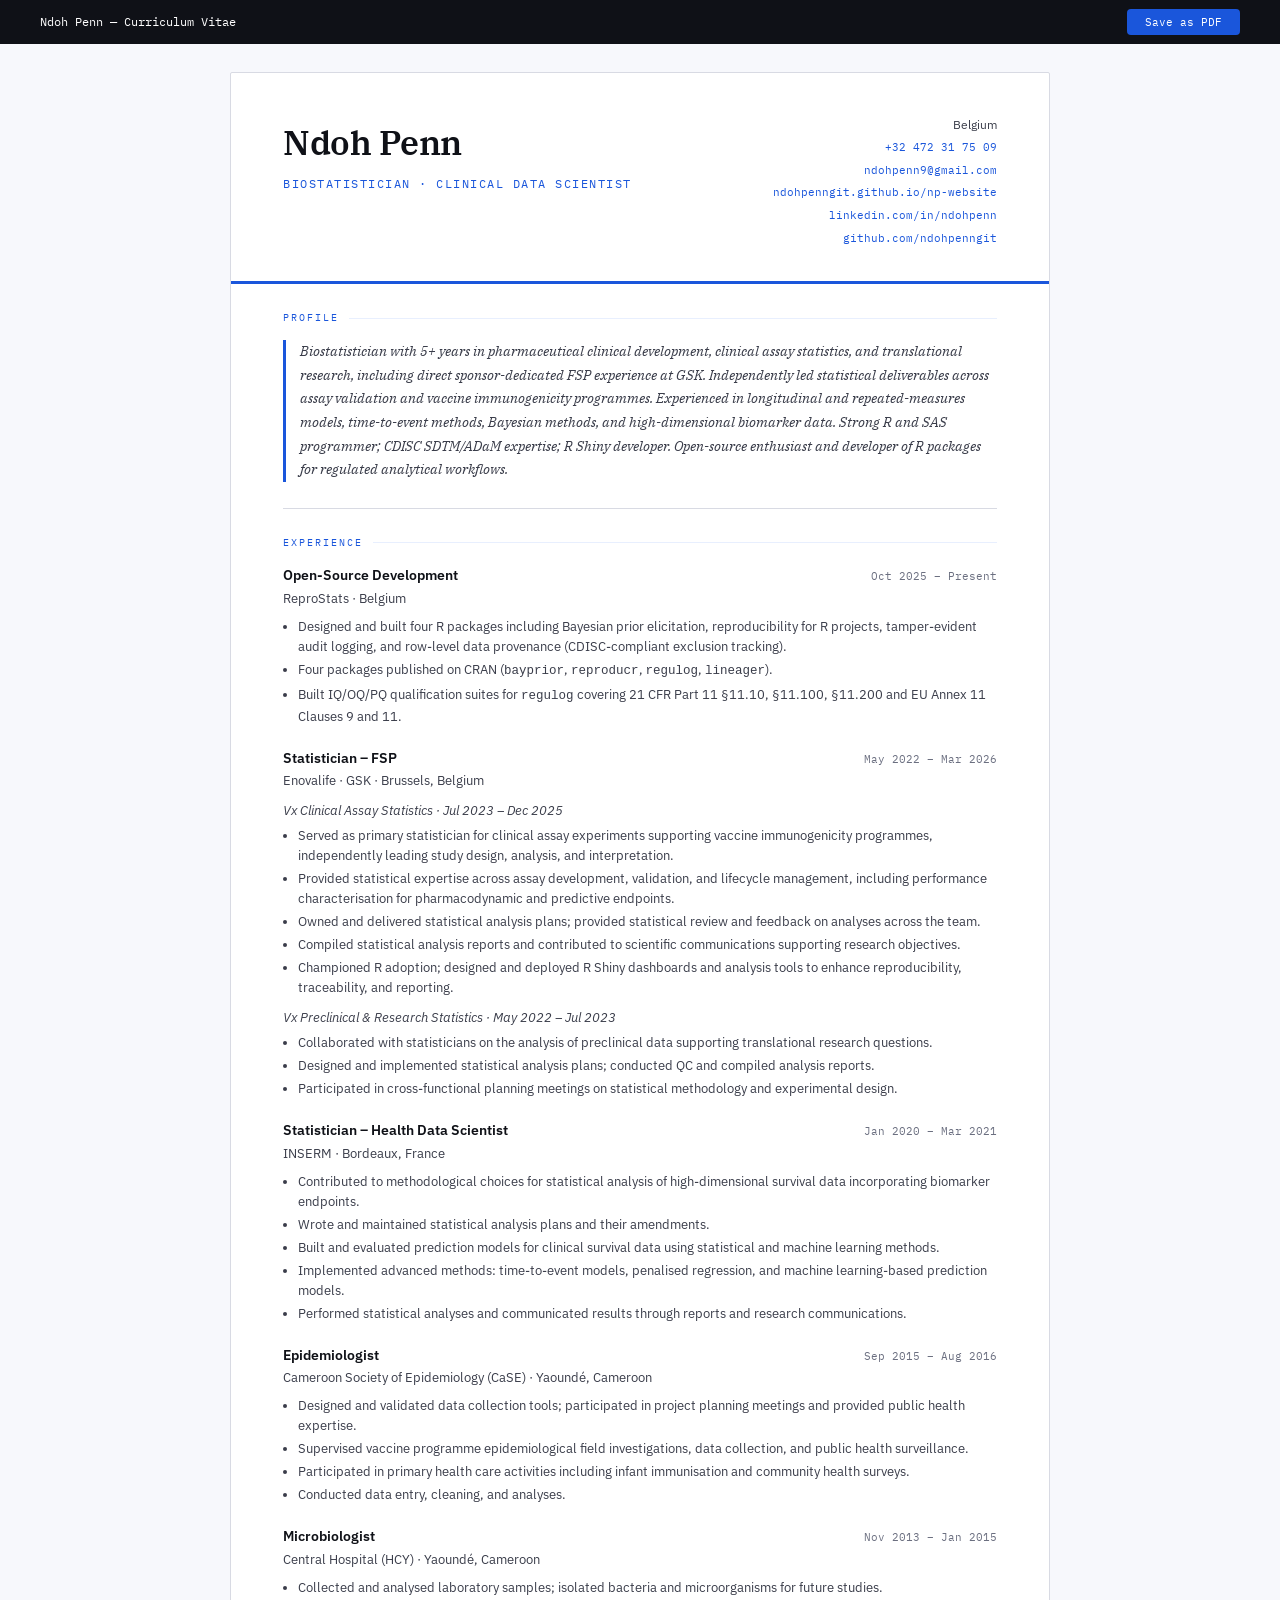
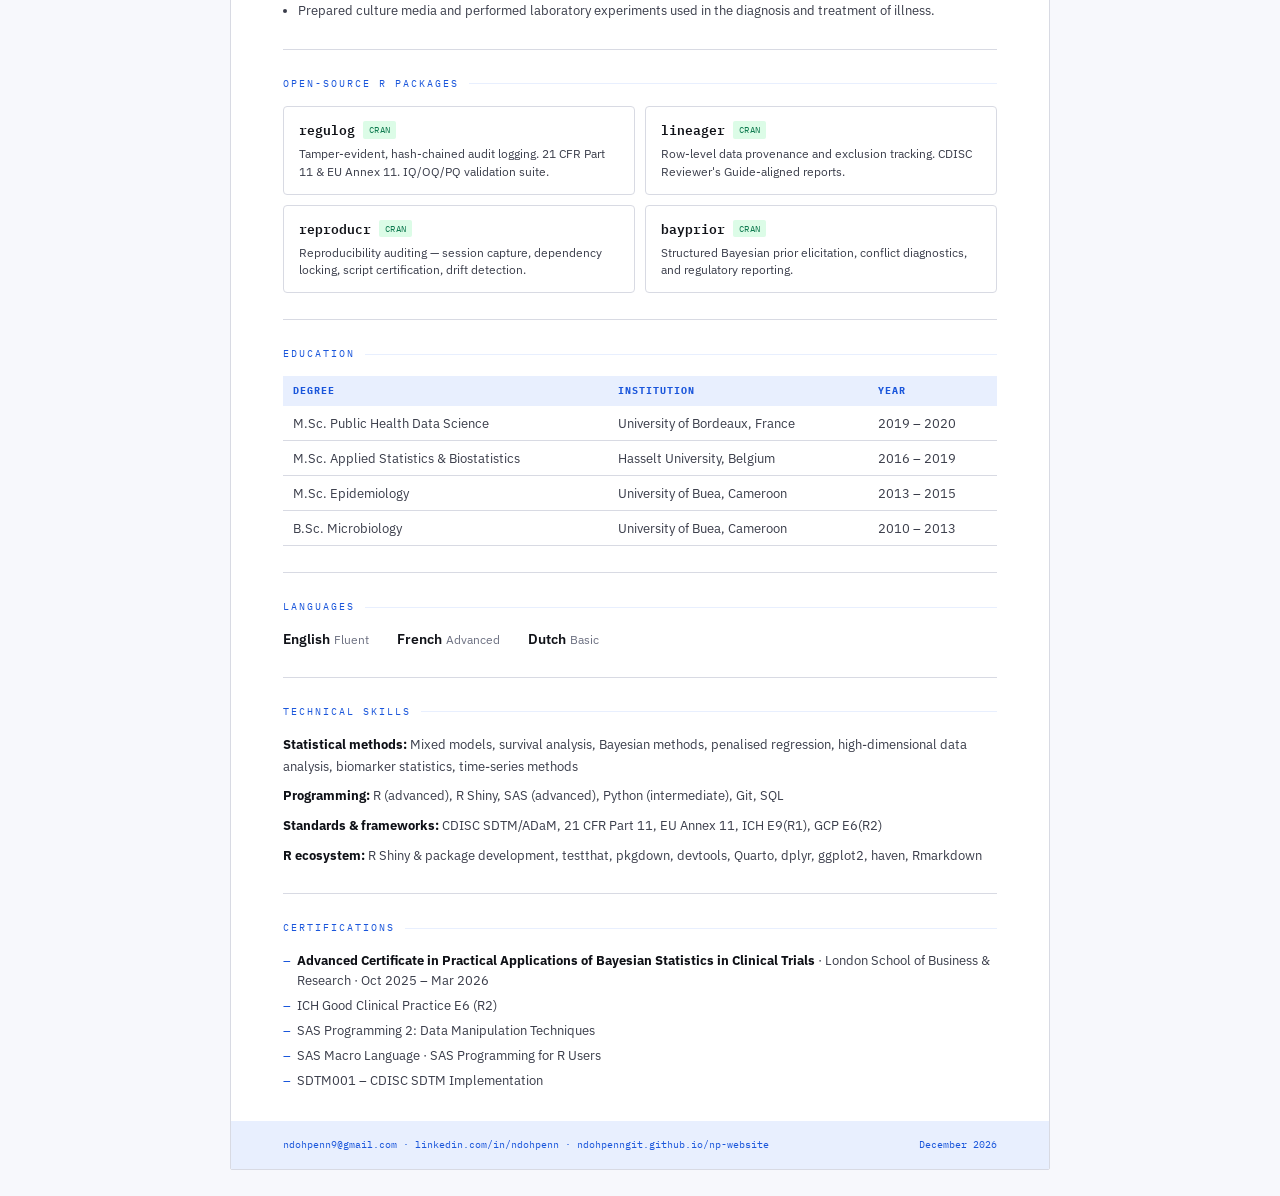
==== commit afe6ec59: "Revert CV merge attempt, restore separate cv.qmd + cv-ndoh-penn.html" ====
--- a/cv-ndoh-penn.html
+++ b/cv-ndoh-penn.html
@@ -3,7 +3,7 @@
 <head>
 <meta charset="UTF-8"/>
 <meta name="viewport" content="width=device-width, initial-scale=1.0"/>
-<title>Ndoh Penn - CV</title>
+<title>Ndoh Penn — CV</title>
 <link rel="preconnect" href="https://fonts.googleapis.com"/>
 <link href="https://fonts.googleapis.com/css2?family=IBM+Plex+Mono:wght@400;600&family=IBM+Plex+Sans:wght@300;400;500;600&family=IBM+Plex+Serif:ital,wght@0,400;0,600;1,400&display=swap" rel="stylesheet"/>
 <style>
@@ -212,7 +212,7 @@
         </div>
         <div class="entry-org">ReproStats · Belgium</div>
         <ul>
-          <li>Designed and built R packages including Bayesian prior elicitation, reproducibility for R projects, tamper-evident audit logging, and row-level data provenance (CDISC-compliant exclusion tracking).</li>
+          <li>Designed and built four R packages including Bayesian prior elicitation, reproducibility for R projects, tamper-evident audit logging, and row-level data provenance (CDISC-compliant exclusion tracking).</li>
           <li>Four packages published on CRAN (<code>bayprior</code>, <code>reproducr</code>, <code>regulog</code>, <code>lineager</code>).</li>
           <li>Built IQ/OQ/PQ qualification suites for <code>regulog</code> covering 21 CFR Part 11 §11.10, §11.100, §11.200 and EU Annex 11 Clauses 9 and 11.</li>
         </ul>
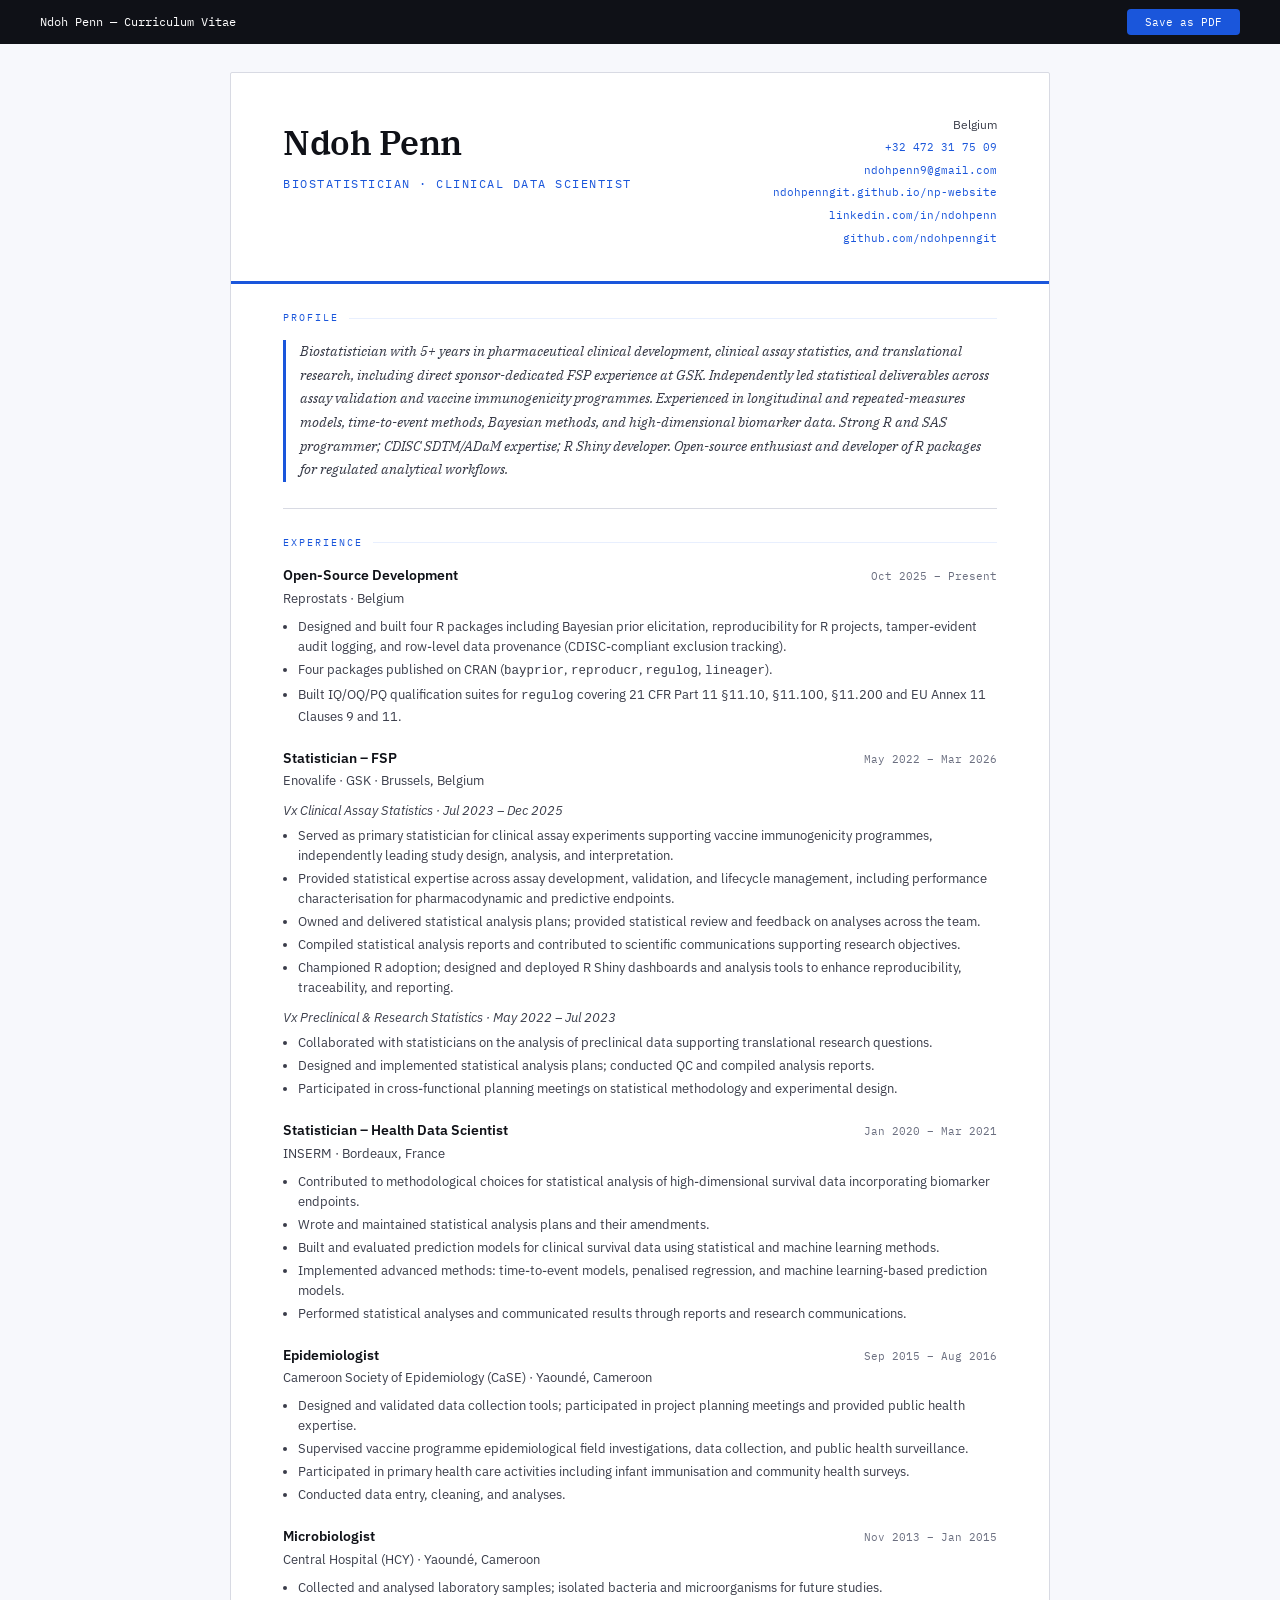
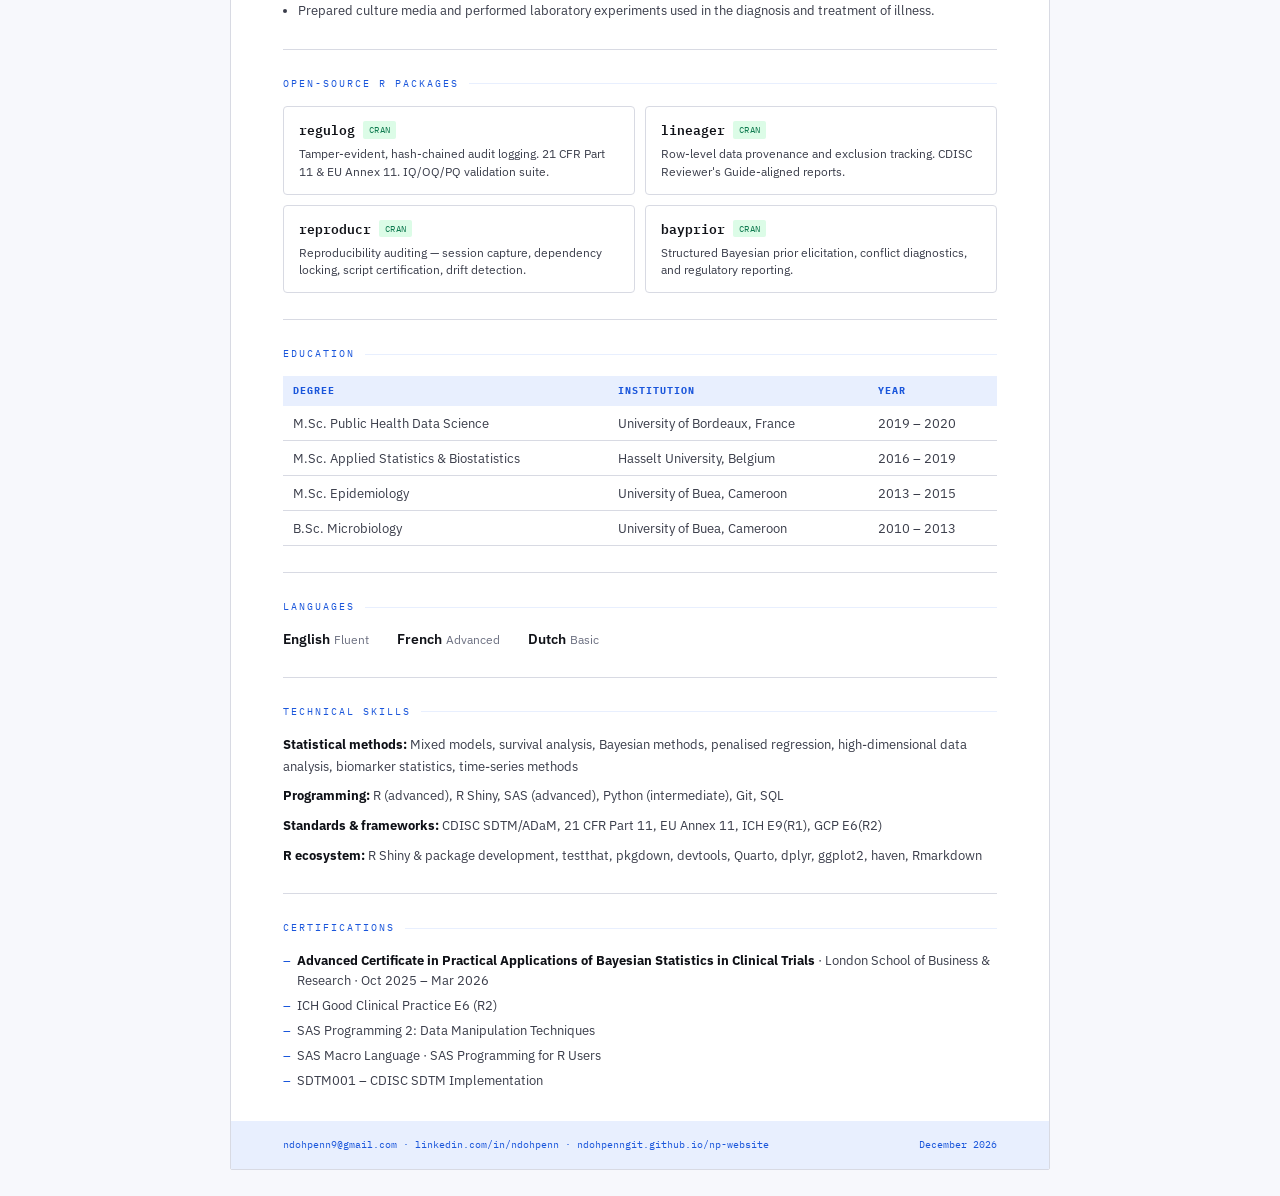
==== commit abcc43c2: "fix org name in cv html" ====
--- a/cv-ndoh-penn.html
+++ b/cv-ndoh-penn.html
@@ -210,7 +210,7 @@
           <div class="entry-role">Open-Source Development</div>
           <div class="entry-dates">Oct 2025 – Present</div>
         </div>
-        <div class="entry-org">ReproStats · Belgium</div>
+        <div class="entry-org">Reprostats · Belgium</div>
         <ul>
           <li>Designed and built four R packages including Bayesian prior elicitation, reproducibility for R projects, tamper-evident audit logging, and row-level data provenance (CDISC-compliant exclusion tracking).</li>
           <li>Four packages published on CRAN (<code>bayprior</code>, <code>reproducr</code>, <code>regulog</code>, <code>lineager</code>).</li>
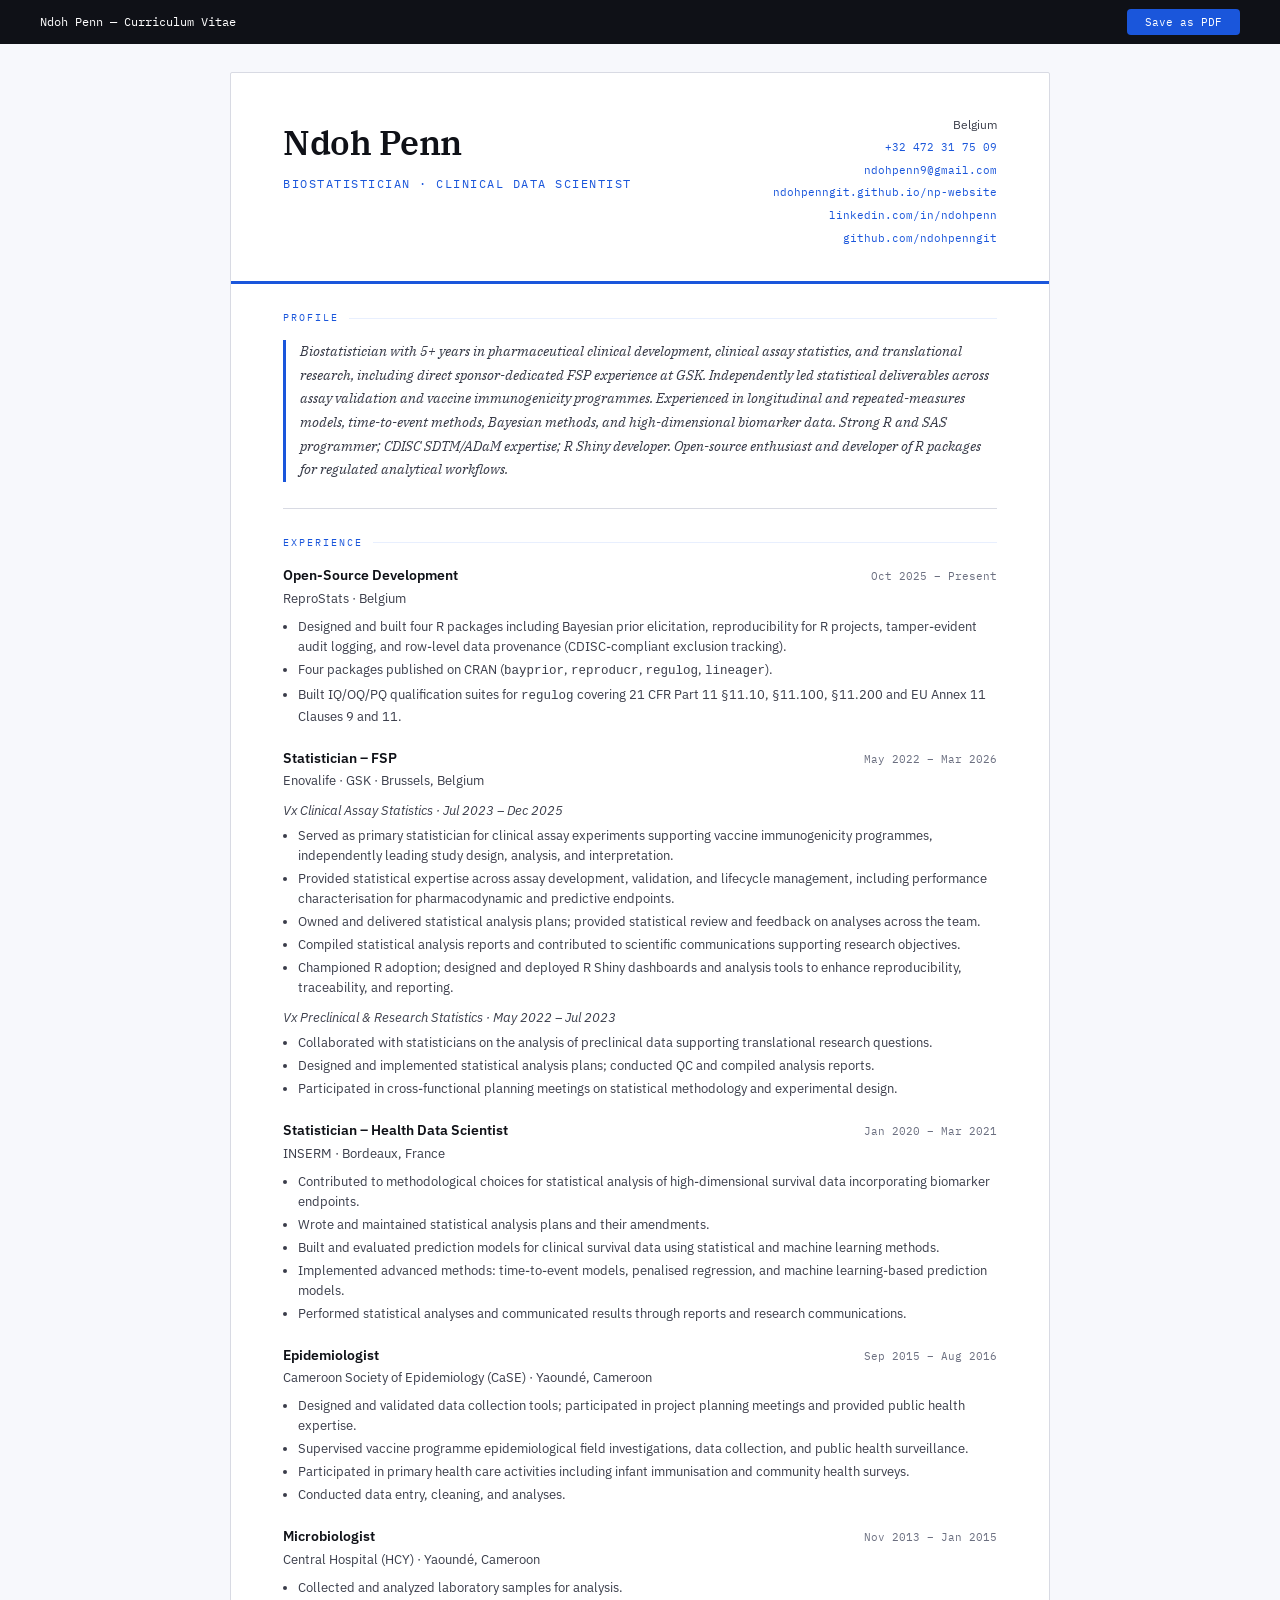
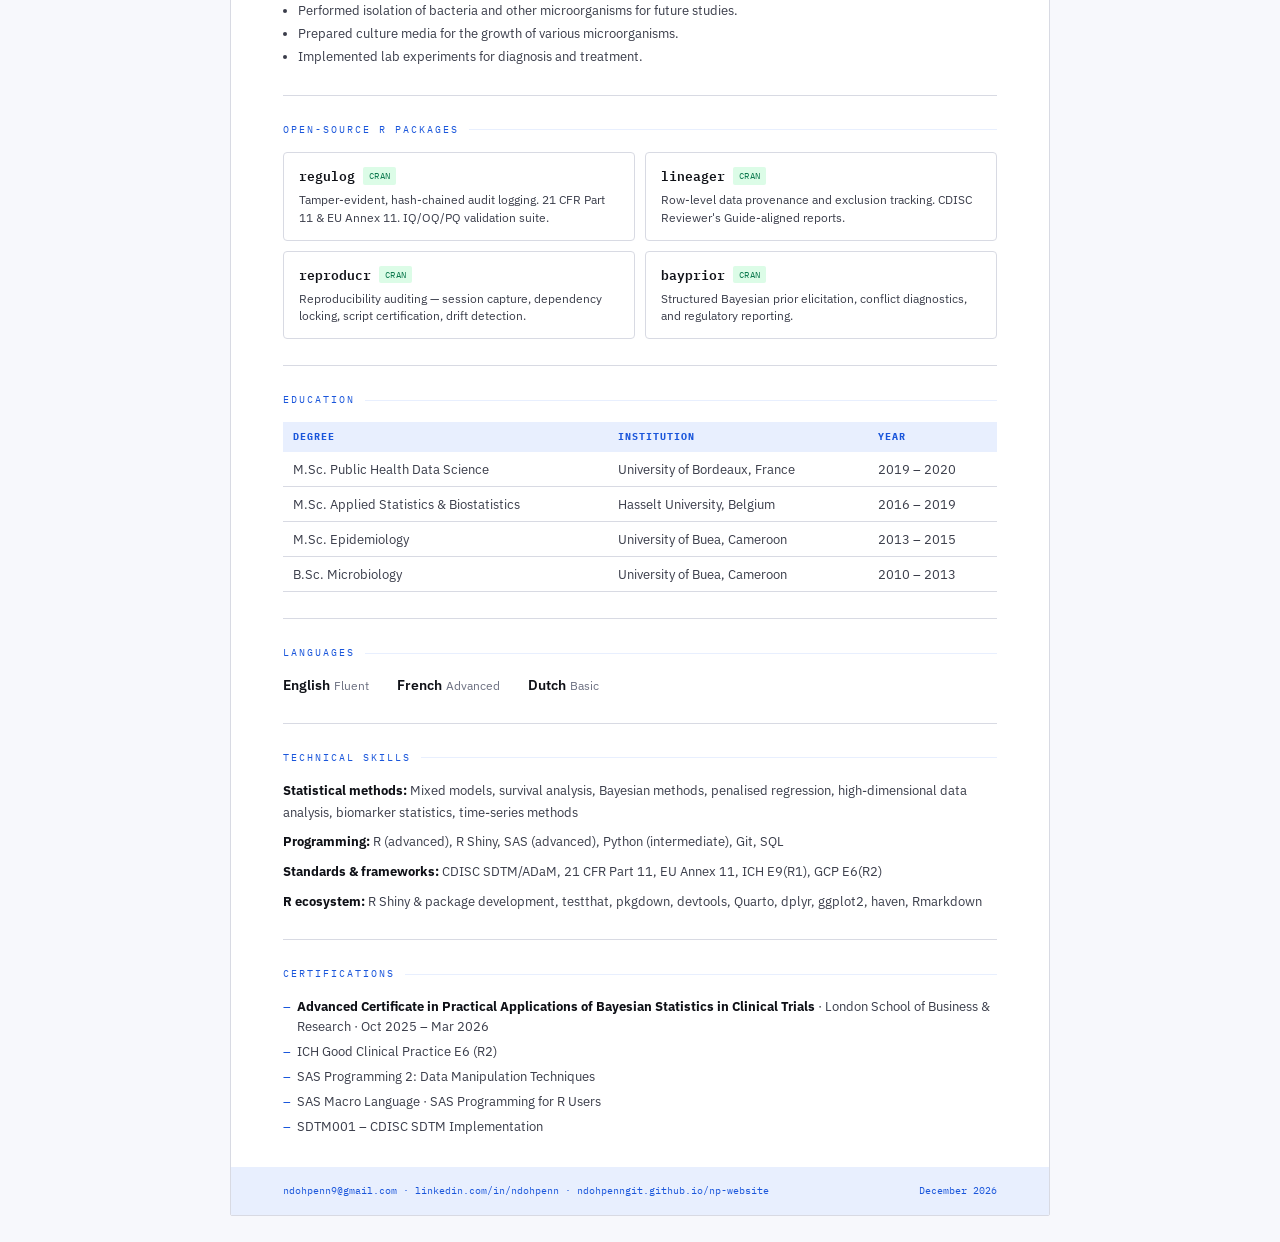
==== commit f58ba1a2: "update mcb experience" ====
--- a/cv-ndoh-penn.html
+++ b/cv-ndoh-penn.html
@@ -210,7 +210,7 @@
           <div class="entry-role">Open-Source Development</div>
           <div class="entry-dates">Oct 2025 – Present</div>
         </div>
-        <div class="entry-org">Reprostats · Belgium</div>
+        <div class="entry-org">ReproStats · Belgium</div>
         <ul>
           <li>Designed and built four R packages including Bayesian prior elicitation, reproducibility for R projects, tamper-evident audit logging, and row-level data provenance (CDISC-compliant exclusion tracking).</li>
           <li>Four packages published on CRAN (<code>bayprior</code>, <code>reproducr</code>, <code>regulog</code>, <code>lineager</code>).</li>
@@ -276,8 +276,10 @@
         </div>
         <div class="entry-org">Central Hospital (HCY) · Yaoundé, Cameroon</div>
         <ul>
-          <li>Collected and analysed laboratory samples; isolated bacteria and microorganisms for future studies.</li>
-          <li>Prepared culture media and performed laboratory experiments used in the diagnosis and treatment of illness.</li>
+          <li>Collected and analyzed laboratory samples for analysis.</li>
+          <li>Performed isolation of bacteria and other microorganisms for future studies.</li>
+          <li>Prepared culture media for the growth of various microorganisms.</li>
+          <li>Implemented lab experiments for diagnosis and treatment.</li>
         </ul>
       </div>
     </div>
@@ -383,4 +385,4 @@
 </script>
 
 </body>
-</html>+</html>
